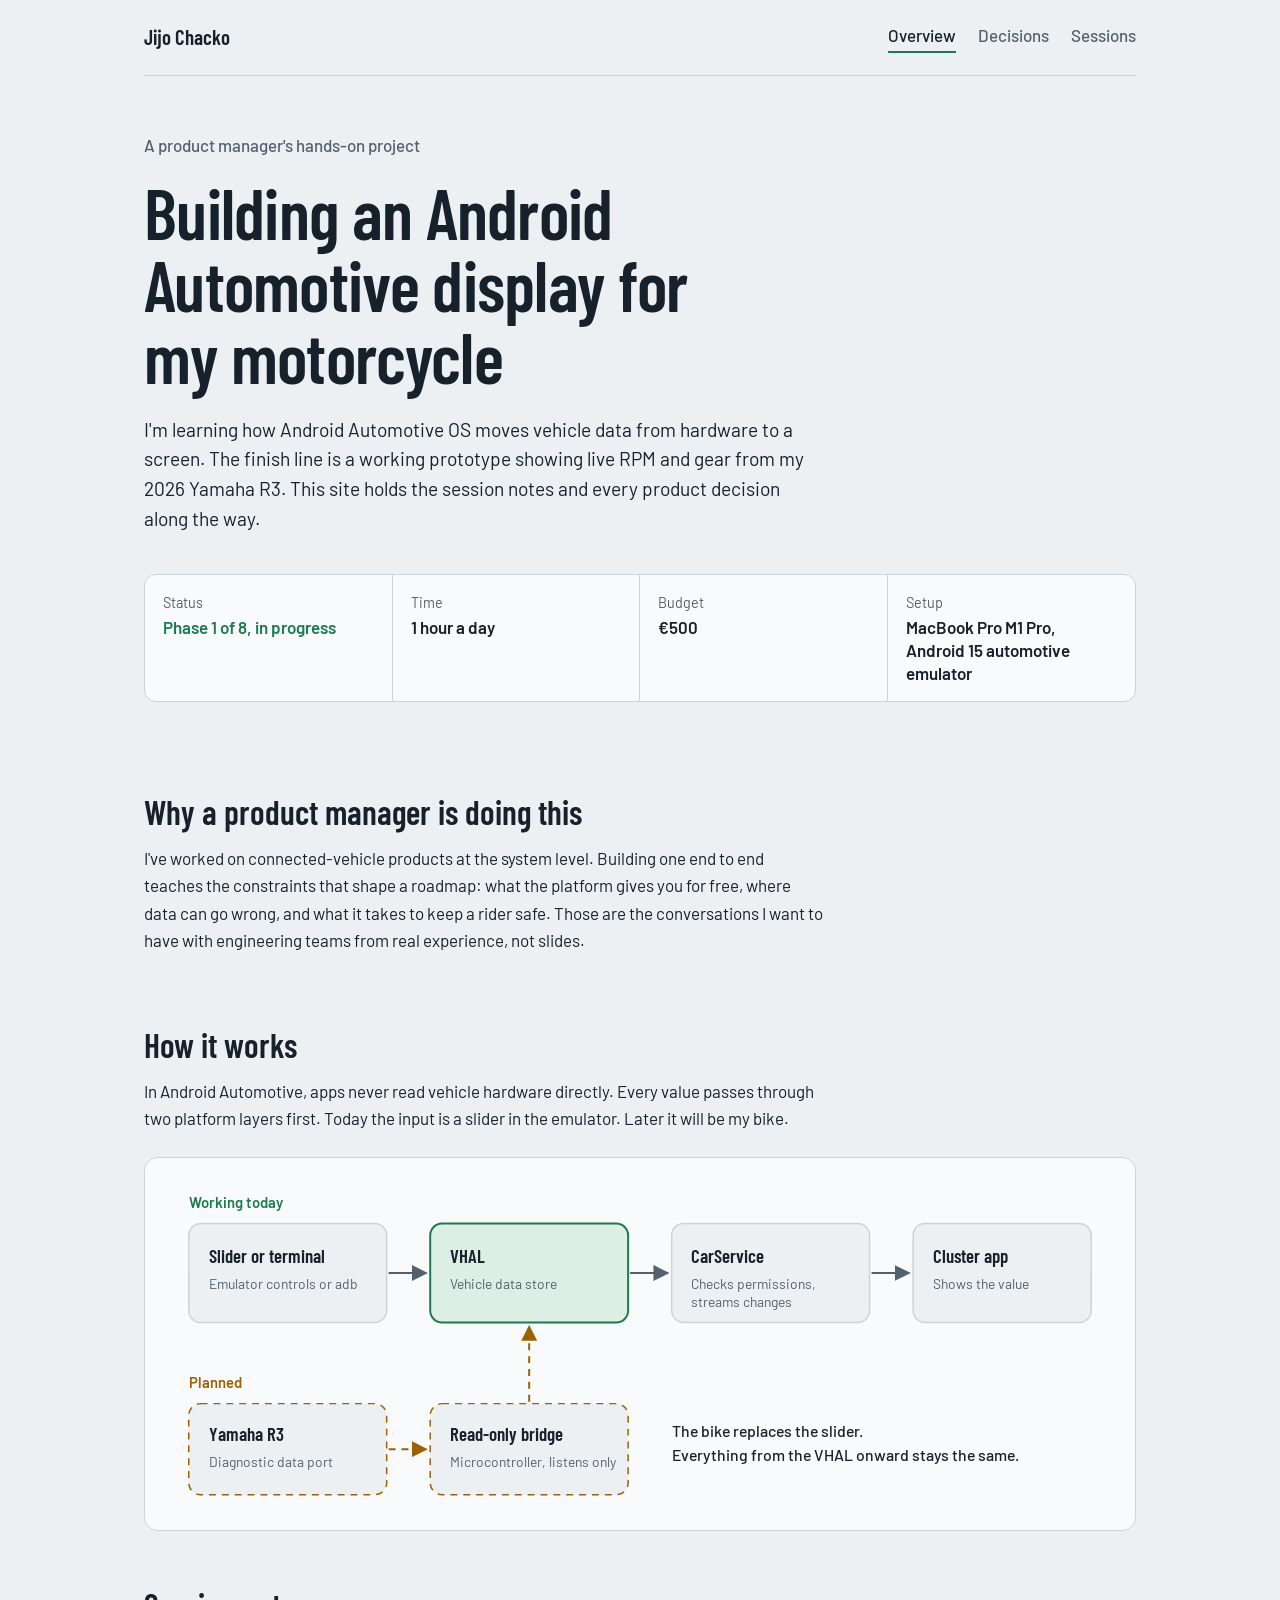
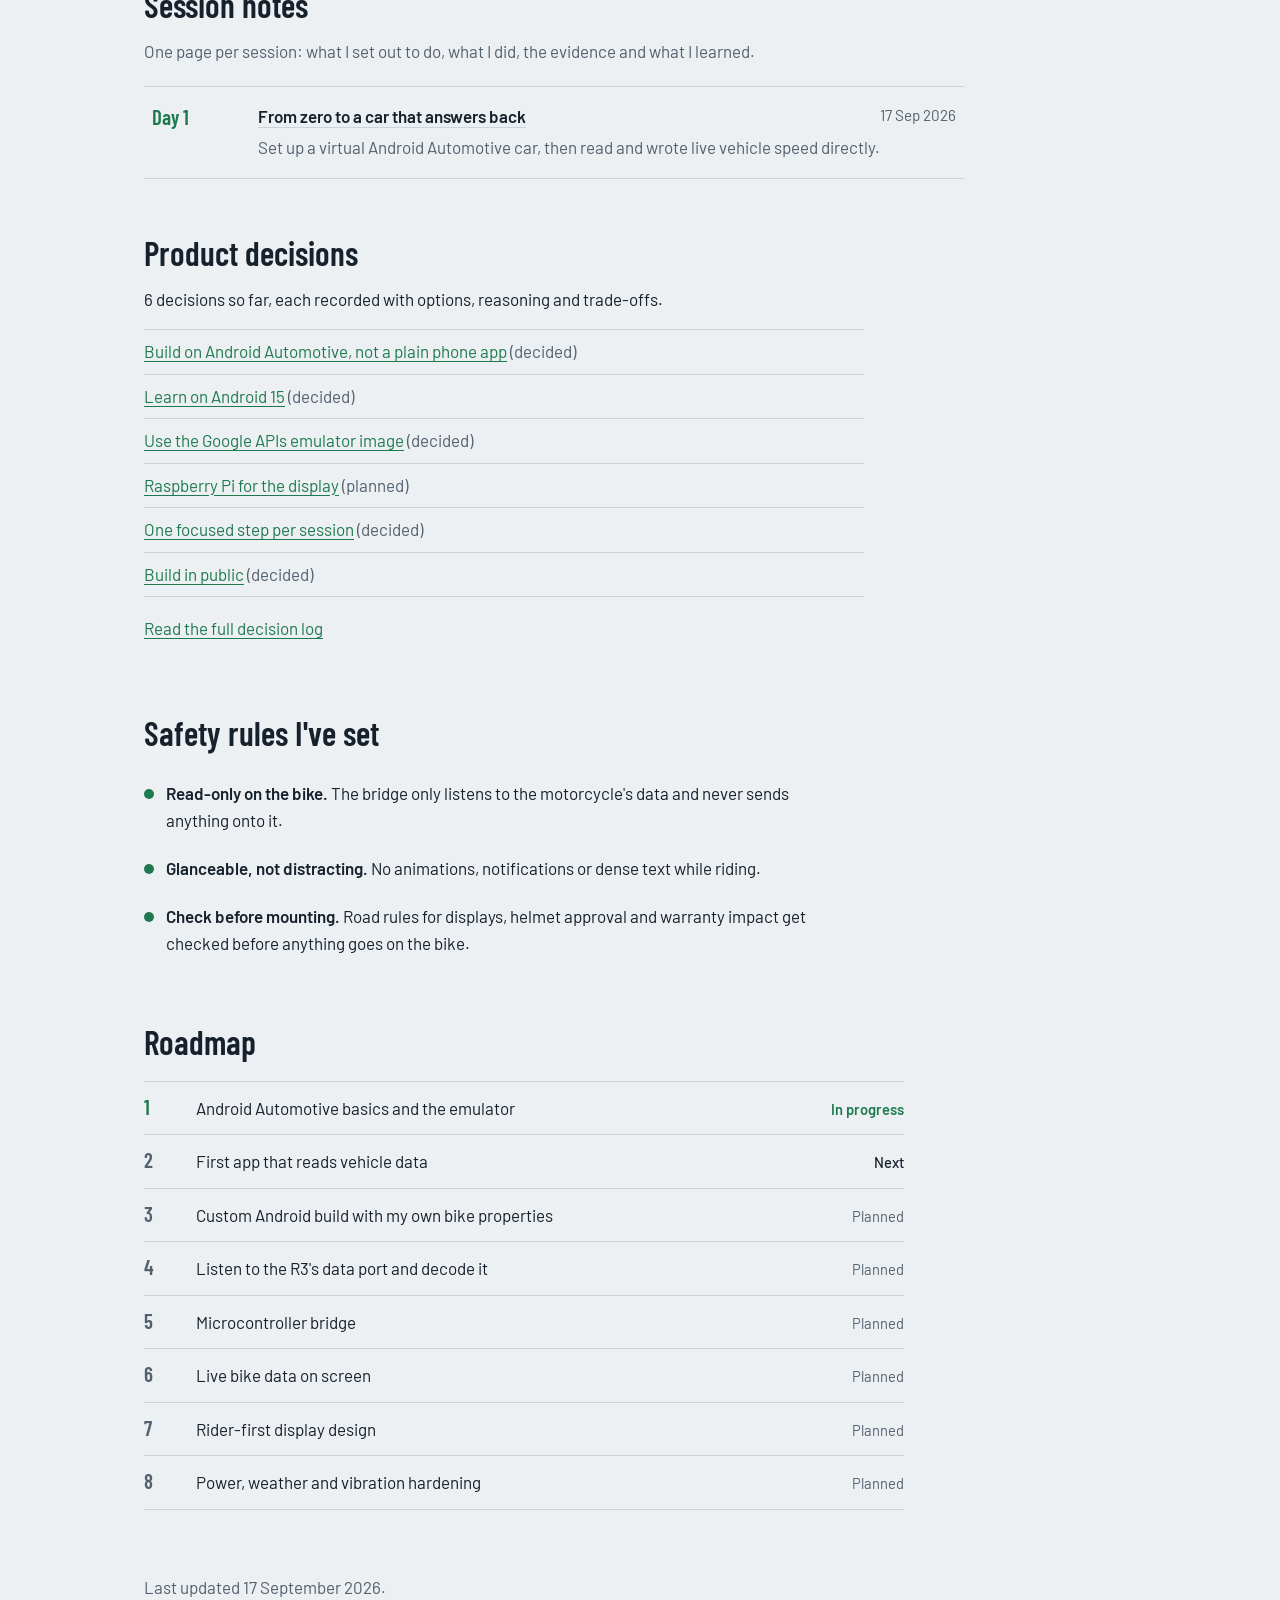
==== index.html @ bc0d9510 "Add files via upload" ====
<!DOCTYPE html>
<html lang="en">
<head>
<meta charset="utf-8">
<meta name="viewport" content="width=device-width, initial-scale=1">
<title>Android Automotive motorcycle display | Jijo Chacko</title>
<meta name="description" content="A product manager's hands-on project: learning Android Automotive OS by building a display for a 2026 Yamaha R3.">
<link rel="icon" href="data:image/svg+xml,<svg xmlns=%22http://www.w3.org/2000/svg%22 viewBox=%220 0 100 100%22><text y=%22.9em%22 font-size=%2290%22>🏍️</text></svg>">
<link rel="preconnect" href="https://fonts.googleapis.com">
<link rel="preconnect" href="https://fonts.gstatic.com" crossorigin>
<link href="https://fonts.googleapis.com/css2?family=Barlow:wght@400;500;600&family=Barlow+Condensed:wght@500;600&family=JetBrains+Mono:wght@400&display=swap" rel="stylesheet">
<link rel="stylesheet" href="styles.css">
</head>
<body>
<div class="wrap">
<nav class="site-nav" aria-label="Site">
  <a class="brand" href="index.html">Jijo Chacko</a>
  <div class="nav-links">
    <a href="index.html" aria-current="page">Overview</a>
    <a href="decisions.html">Decisions</a>
    <a href="index.html#sessions">Sessions</a>
  </div>
</nav>

<header>
  <p class="byline">A product manager's hands-on project</p>
  <h1>Building an Android Automotive display for my motorcycle</h1>
  <p class="lede">I'm learning how Android Automotive OS moves vehicle data from hardware to a screen. The finish line is a working prototype showing live RPM and gear from my 2026 Yamaha R3. This site holds the session notes and every product decision along the way.</p>
  <dl class="facts">
    <div class="live"><dt>Status</dt><dd>Phase 1 of 8, in progress</dd></div>
    <div><dt>Time</dt><dd>1 hour a day</dd></div>
    <div><dt>Budget</dt><dd>€500</dd></div>
    <div><dt>Setup</dt><dd>MacBook Pro M1 Pro, Android 15 automotive emulator</dd></div>
  </dl>
</header>

<section class="prose">
  <h2>Why a product manager is doing this</h2>
  <p>I've worked on connected-vehicle products at the system level. Building one end to end teaches the constraints that shape a roadmap: what the platform gives you for free, where data can go wrong, and what it takes to keep a rider safe. Those are the conversations I want to have with engineering teams from real experience, not slides.</p>
</section>

<section>
  <div class="prose">
    <h2>How it works</h2>
    <p>In Android Automotive, apps never read vehicle hardware directly. Every value passes through two platform layers first. Today the input is a slider in the emulator. Later it will be my bike.</p>
  </div>
  <div class="diagram" role="img" aria-label="Diagram. Working today: slider or terminal sends a value to the VHAL, the vehicle data store; CarService checks permissions and streams changes to the cluster app. Planned: the Yamaha R3 data port feeds a read-only bridge, which writes into the same VHAL.">
    <svg viewBox="0 0 960 336" xmlns="http://www.w3.org/2000/svg" aria-hidden="true">
      <defs>
        <marker id="a" viewBox="0 0 10 10" refX="9" refY="5" markerWidth="8" markerHeight="8" orient="auto-start-reverse"><path class="ah" d="M0 0 L10 5 L0 10 z"/></marker>
        <marker id="ap" viewBox="0 0 10 10" refX="9" refY="5" markerWidth="8" markerHeight="8" orient="auto-start-reverse"><path class="ah-plan" d="M0 0 L10 5 L0 10 z"/></marker>
      </defs>
      <text class="lab-live" x="24" y="30">Working today</text>
      <rect class="bx" x="24" y="46" width="200" height="100" rx="12"/>
      <text class="t1" x="44" y="86">Slider or terminal</text>
      <text class="t2" x="44" y="112">Emulator controls or adb</text>
      <rect class="bx-key" x="268" y="46" width="200" height="100" rx="12"/>
      <text class="t1" x="288" y="86">VHAL</text>
      <text class="t2" x="288" y="112">Vehicle data store</text>
      <rect class="bx" x="512" y="46" width="200" height="100" rx="12"/>
      <text class="t1" x="532" y="86">CarService</text>
      <text class="t2" x="532" y="112">Checks permissions,</text>
      <text class="t2" x="532" y="130">streams changes</text>
      <rect class="bx" x="756" y="46" width="180" height="100" rx="12"/>
      <text class="t1" x="776" y="86">Cluster app</text>
      <text class="t2" x="776" y="112">Shows the value</text>
      <line class="ln" x1="226" y1="96" x2="264" y2="96" marker-end="url(#a)"/>
      <line class="ln" x1="470" y1="96" x2="508" y2="96" marker-end="url(#a)"/>
      <line class="ln" x1="714" y1="96" x2="752" y2="96" marker-end="url(#a)"/>
      <text class="lab-plan" x="24" y="212">Planned</text>
      <rect class="bx-plan" x="24" y="228" width="200" height="92" rx="12"/>
      <text class="t1" x="44" y="266">Yamaha R3</text>
      <text class="t2" x="44" y="292">Diagnostic data port</text>
      <rect class="bx-plan" x="268" y="228" width="200" height="92" rx="12"/>
      <text class="t1" x="288" y="266">Read-only bridge</text>
      <text class="t2" x="288" y="292">Microcontroller, listens only</text>
      <line class="ln-plan" x1="226" y1="274" x2="264" y2="274" marker-end="url(#ap)"/>
      <line class="ln-plan" x1="368" y1="226" x2="368" y2="150" marker-end="url(#ap)"/>
      <text class="note" x="512" y="262">The bike replaces the slider.</text>
      <text class="note" x="512" y="286">Everything from the VHAL onward stays the same.</text>
    </svg>
  </div>
</section>

<section id="sessions">
  <h2>Session notes</h2>
  <p class="muted prose">One page per session: what I set out to do, what I did, the evidence and what I learned.</p>
  <ol class="sessions" reversed>
    <li><a href="day-01.html">
      <span class="s-day">Day 1</span>
      <span class="s-title">From zero to a car that answers back</span>
      <span class="s-date">17 Sep 2026</span>
      <span class="s-sum">Set up a virtual Android Automotive car, then read and wrote live vehicle speed directly.</span>
    </a></li>
  </ol>
</section>

<section>
  <h2>Product decisions</h2>
  <p class="prose">6 decisions so far, each recorded with options, reasoning and trade-offs.</p>
  <ul class="dlist">
    <li><a href="decisions.html#d-scope">Build on Android Automotive, not a plain phone app</a> <span>(decided)</span></li>
    <li><a href="decisions.html#d-version">Learn on Android 15</a> <span>(decided)</span></li>
    <li><a href="decisions.html#d-image">Use the Google APIs emulator image</a> <span>(decided)</span></li>
    <li><a href="decisions.html#d-display">Raspberry Pi for the display</a> <span>(planned)</span></li>
    <li><a href="decisions.html#d-cadence">One focused step per session</a> <span>(decided)</span></li>
    <li><a href="decisions.html#d-public">Build in public</a> <span>(decided)</span></li>
  </ul>
  <p><a href="decisions.html">Read the full decision log</a></p>
</section>

<section class="prose">
  <h2>Safety rules I've set</h2>
  <ul class="rules">
    <li><strong>Read-only on the bike.</strong> The bridge only listens to the motorcycle's data and never sends anything onto it.</li>
    <li><strong>Glanceable, not distracting.</strong> No animations, notifications or dense text while riding.</li>
    <li><strong>Check before mounting.</strong> Road rules for displays, helmet approval and warranty impact get checked before anything goes on the bike.</li>
  </ul>
</section>

<section>
  <h2>Roadmap</h2>
  <ol class="road">
    <li class="now"><span>Android Automotive basics and the emulator</span><span class="st">In progress</span></li>
    <li class="next"><span>First app that reads vehicle data</span><span class="st">Next</span></li>
    <li><span>Custom Android build with my own bike properties</span><span class="st">Planned</span></li>
    <li><span>Listen to the R3's data port and decode it</span><span class="st">Planned</span></li>
    <li><span>Microcontroller bridge</span><span class="st">Planned</span></li>
    <li><span>Live bike data on screen</span><span class="st">Planned</span></li>
    <li><span>Rider-first display design</span><span class="st">Planned</span></li>
    <li><span>Power, weather and vibration hardening</span><span class="st">Planned</span></li>
  </ol>
</section>

<footer>
  <p>Last updated 17 September 2026.</p>
</footer>
</div>
</body>
</html>
---- styles.css ----
:root{
  --paper:#EDF0F3; --surface:#F8FAFB; --ink:#16212C; --muted:#53616E;
  --rule:#CBD3DB; --signal:#1E7A4E; --signal-soft:#DDEFE5; --amber:#9A6200;
  --display:"Barlow Condensed","Arial Narrow",Arial,sans-serif;
  --body:"Barlow","Helvetica Neue",Arial,sans-serif;
  --mono:"JetBrains Mono",ui-monospace,Menlo,Consolas,monospace;
}
@media (prefers-color-scheme: dark){
  :root:not([data-theme="light"]){
    --paper:#0F151B; --surface:#16202A; --ink:#E4E9EE; --muted:#98A6B3;
    --rule:#2B3947; --signal:#52C28C; --signal-soft:#17362A; --amber:#E3AB45;
  }
}
:root[data-theme="dark"]{
  --paper:#0F151B; --surface:#16202A; --ink:#E4E9EE; --muted:#98A6B3;
  --rule:#2B3947; --signal:#52C28C; --signal-soft:#17362A; --amber:#E3AB45;
}
*{box-sizing:border-box}
html{-webkit-text-size-adjust:100%}
body{margin:0;background:var(--paper);color:var(--ink);font:400 1.0625rem/1.62 var(--body)}
img{max-width:100%;height:auto;display:block}
a{color:var(--signal);text-underline-offset:3px}
a:focus-visible{outline:2px solid var(--signal);outline-offset:3px;border-radius:3px}
.wrap{max-width:1040px;margin:0 auto;padding:0 24px}
.prose{max-width:68ch}

/* Site navigation */
.site-nav{display:flex;justify-content:space-between;align-items:center;gap:16px;flex-wrap:wrap;padding:22px 0;border-bottom:1px solid var(--rule)}
.brand{font:600 1.3rem/1 var(--display);color:var(--ink);text-decoration:none}
.nav-links{display:flex;gap:22px}
.nav-links a{color:var(--muted);text-decoration:none;font-weight:500;padding-bottom:3px}
.nav-links a:hover{color:var(--ink)}
.nav-links a[aria-current="page"]{color:var(--ink);box-shadow:inset 0 -2px 0 var(--signal)}

/* Page header */
header{padding:56px 0 36px}
.byline{margin:0 0 18px;color:var(--muted);font-weight:500}
h1{font:600 clamp(2.5rem,6.4vw,4.4rem)/1.02 var(--display);letter-spacing:-.01em;margin:0 0 22px;max-width:18ch}
.lede{font-size:1.2rem;line-height:1.55;margin:0;max-width:62ch}
.facts{display:grid;grid-template-columns:repeat(4,minmax(0,1fr));margin:40px 0 0;border:1px solid var(--rule);border-radius:12px;background:var(--surface);overflow:hidden}
.facts.three{grid-template-columns:repeat(3,minmax(0,1fr))}
.facts div{padding:16px 18px;border-right:1px solid var(--rule)}
.facts div:last-child{border-right:0}
.facts dt{color:var(--muted);font-size:.9rem}
.facts dd{margin:2px 0 0;font-weight:600;line-height:1.35}
.facts .live dd{color:var(--signal)}

section{padding:56px 0 0}
h2{font:600 2.1rem/1.1 var(--display);margin:0 0 14px}
h3{font:600 1.35rem/1.2 var(--display);margin:0 0 6px}
p{margin:0 0 16px}
.muted{color:var(--muted)}
.small{font-size:.95rem}

/* Architecture diagram */
.diagram{margin-top:24px;background:var(--surface);border:1px solid var(--rule);border-radius:14px;padding:20px;overflow-x:auto}
.diagram svg{width:100%;min-width:760px;height:auto;display:block}
.bx{fill:var(--paper);stroke:var(--rule);stroke-width:1.5}
.bx-key{fill:var(--signal-soft);stroke:var(--signal);stroke-width:2}
.bx-plan{fill:var(--paper);stroke:var(--amber);stroke-width:1.5;stroke-dasharray:7 6}
.t1{font:600 19px var(--display);fill:var(--ink)}
.t2{font:400 14px var(--body);fill:var(--muted)}
.lab-live{font:600 15px var(--body);fill:var(--signal)}
.lab-plan{font:600 15px var(--body);fill:var(--amber)}
.ln{stroke:var(--muted);stroke-width:2;fill:none}
.ln-plan{stroke:var(--amber);stroke-width:2;fill:none;stroke-dasharray:7 6}
.ah{fill:var(--muted)} .ah-plan{fill:var(--amber)}
.note{font:500 16px var(--body);fill:var(--ink)}

/* Session list (overview page) */
ol.sessions{list-style:none;padding:0;margin:20px 0 0;border-top:1px solid var(--rule);max-width:820px}
ol.sessions li{border-bottom:1px solid var(--rule)}
ol.sessions a{display:grid;grid-template-columns:90px 1fr auto;gap:4px 16px;padding:16px 8px;text-decoration:none;color:var(--ink)}
ol.sessions a:hover{background:var(--surface)}
.s-day{font:600 1.3rem/1.3 var(--display);color:var(--signal);grid-row:span 2}
.s-title{font-weight:600;text-decoration:underline;text-decoration-color:var(--rule);text-underline-offset:4px}
.s-date{color:var(--muted);font-size:.95rem;grid-column:3;grid-row:1}
.s-sum{color:var(--muted);grid-column:2 / span 2}

/* Decision preview list (overview page) */
ul.dlist{margin:16px 0 18px;padding:0;list-style:none;max-width:72ch}
ul.dlist li{padding:8px 0;border-bottom:1px solid var(--rule)}
ul.dlist li:first-child{border-top:1px solid var(--rule)}
ul.dlist span{color:var(--muted)}

/* Session page */
ol.steps{list-style:none;counter-reset:s;padding:0;margin:20px 0 0;max-width:72ch}
ol.steps li{counter-increment:s;display:grid;grid-template-columns:44px 1fr;gap:4px;padding:10px 0}
ol.steps li::before{content:counter(s);font:600 1.5rem/1.2 var(--display);color:var(--signal)}
figure{margin:32px 0 0}
figure img{border:1px solid var(--rule);border-radius:10px}
figcaption{color:var(--muted);font-size:.95rem;margin-top:10px;max-width:68ch}
.evidence{display:grid;grid-template-columns:minmax(0,1.35fr) minmax(0,1fr);gap:28px;margin-top:24px;align-items:start}
pre{margin:0 0 12px;background:var(--surface);border:1px solid var(--rule);border-radius:10px;padding:14px 16px;overflow-x:auto;font:400 .82rem/1.6 var(--mono);color:var(--ink)}
pre .p{color:var(--muted)} pre .v{color:var(--signal)}
.tw{overflow-x:auto;border:1px solid var(--rule);border-radius:10px;background:var(--surface)}
table{border-collapse:collapse;width:100%}
th,td{text-align:left;vertical-align:top;padding:11px 14px;border-bottom:1px solid var(--rule)}
tr:last-child td{border-bottom:0}
th{font-weight:600;color:var(--muted);font-size:.92rem}
td code{font:400 1rem var(--mono);color:var(--signal)}
.learn{display:grid;grid-template-columns:repeat(2,minmax(0,1fr));gap:28px 44px;margin-top:22px}
.learn p{margin:0}
.pager{display:flex;justify-content:space-between;gap:16px;flex-wrap:wrap;margin-top:56px;padding-top:20px;border-top:1px solid var(--rule)}

/* Decision log */
.record{border:1px solid var(--rule);border-radius:12px;background:var(--surface);padding:20px 22px;margin:16px 0 0;max-width:820px;scroll-margin-top:24px}
.record-head{display:flex;justify-content:space-between;align-items:baseline;gap:12px;flex-wrap:wrap}
.record dl{display:grid;grid-template-columns:170px minmax(0,1fr);gap:8px 20px;margin:14px 0 0}
.record dt{color:var(--muted)}
.record dd{margin:0}
.status{font-size:.92rem;font-weight:600;color:var(--signal)}
.status.planned{color:var(--amber)}
.day-group{padding-top:40px}
.day-group > p{max-width:68ch}

/* Rules and roadmap */
.rules{margin:18px 0 0;padding:0;list-style:none;max-width:72ch}
.rules li{padding:10px 0 10px 22px;position:relative}
.rules li::before{content:"";position:absolute;left:0;top:19px;width:10px;height:10px;border-radius:50%;background:var(--signal)}
.rules strong{font-weight:600}
ol.road{list-style:none;counter-reset:r;padding:0;margin:20px 0 0;max-width:760px;border-top:1px solid var(--rule)}
ol.road li{counter-increment:r;display:grid;grid-template-columns:40px 1fr auto;gap:12px;align-items:baseline;padding:12px 0;border-bottom:1px solid var(--rule)}
ol.road li::before{content:counter(r);font:600 1.3rem var(--display);color:var(--muted)}
ol.road .st{font-size:.92rem;color:var(--muted)}
ol.road li.now::before, ol.road li.now .st{color:var(--signal);font-weight:600}
ol.road li.next .st{color:var(--ink);font-weight:500}

footer{padding:64px 0 72px;color:var(--muted)}
footer p{max-width:68ch}

@media (max-width:760px){
  header{padding-top:40px}
  .facts,.facts.three{grid-template-columns:minmax(0,1fr)}
  .facts div{border-right:0;border-bottom:1px solid var(--rule)}
  .facts div:last-child{border-bottom:0}
  .evidence,.learn{grid-template-columns:minmax(0,1fr)}
  ol.sessions a{grid-template-columns:minmax(0,1fr)}
  .s-day,.s-date,.s-sum{grid-column:auto;grid-row:auto}
  .record dl{grid-template-columns:minmax(0,1fr);gap:2px}
  .record dd{margin-bottom:10px}
}
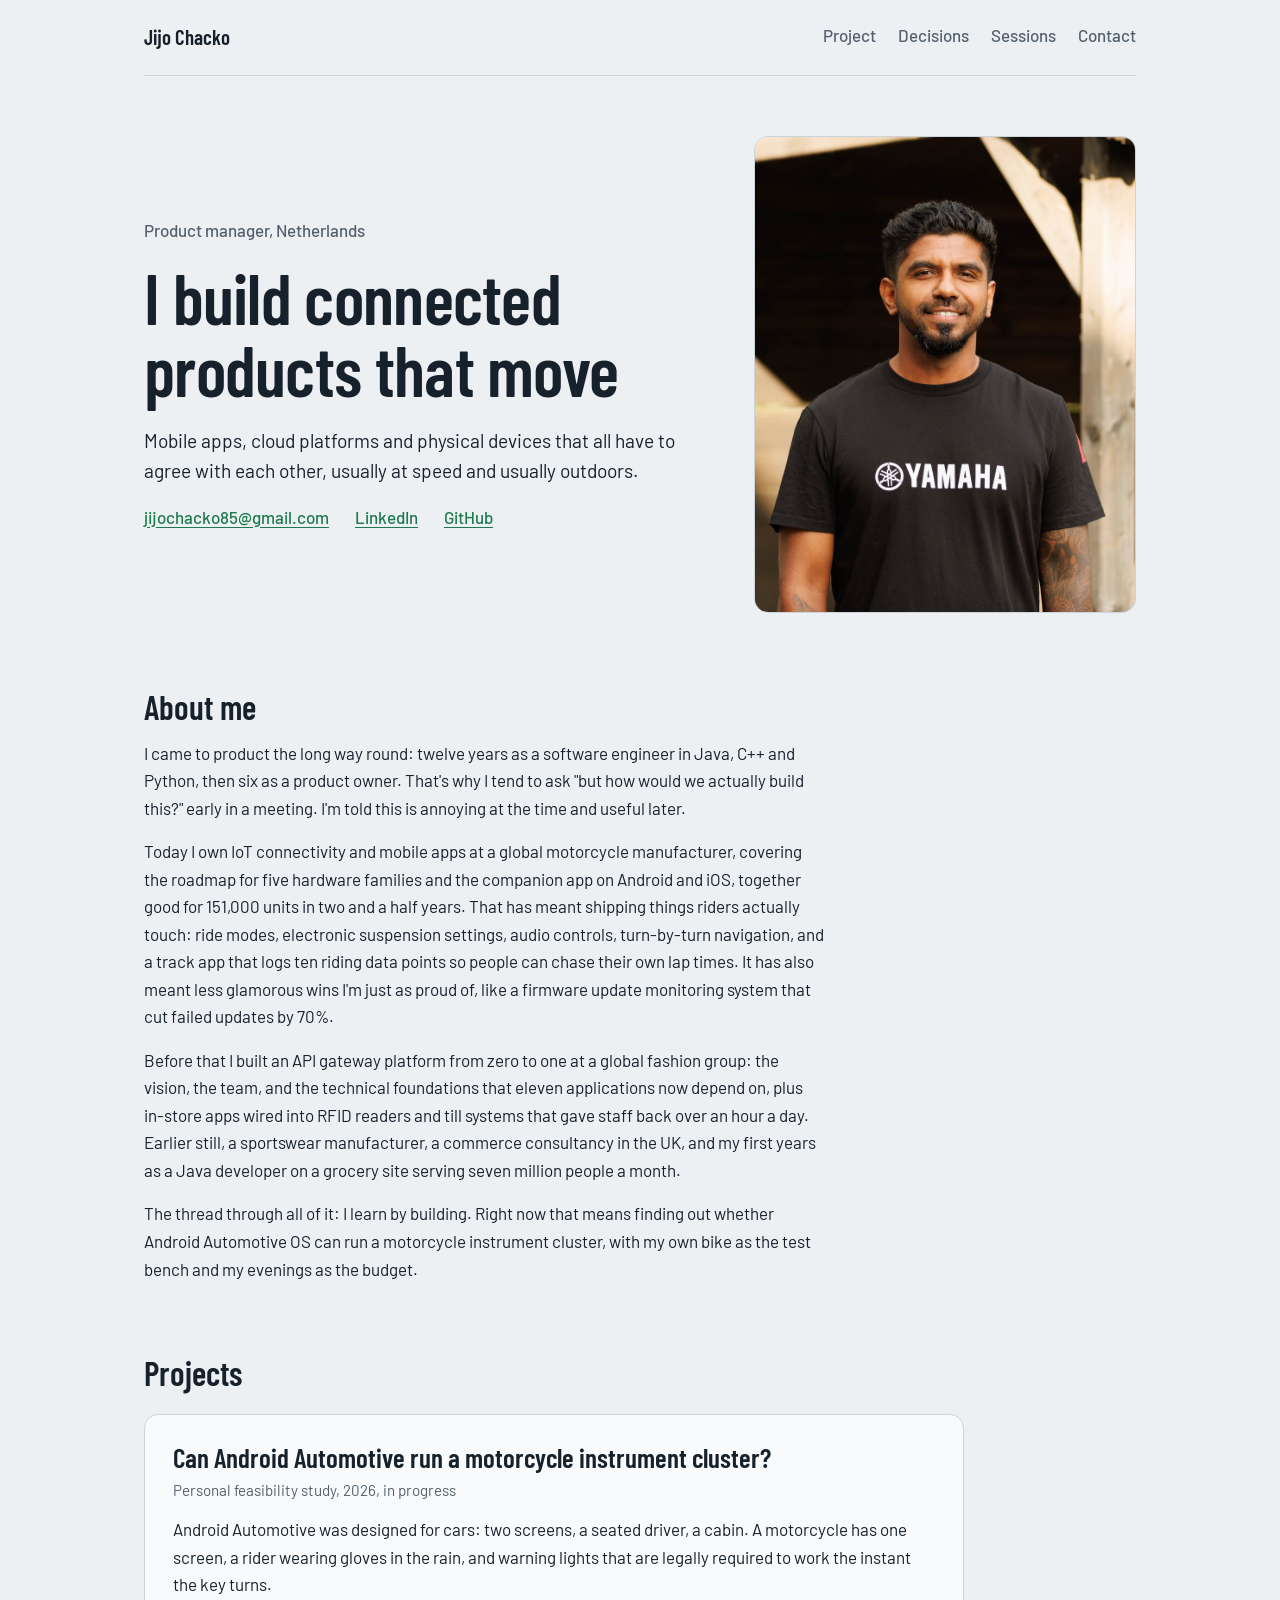
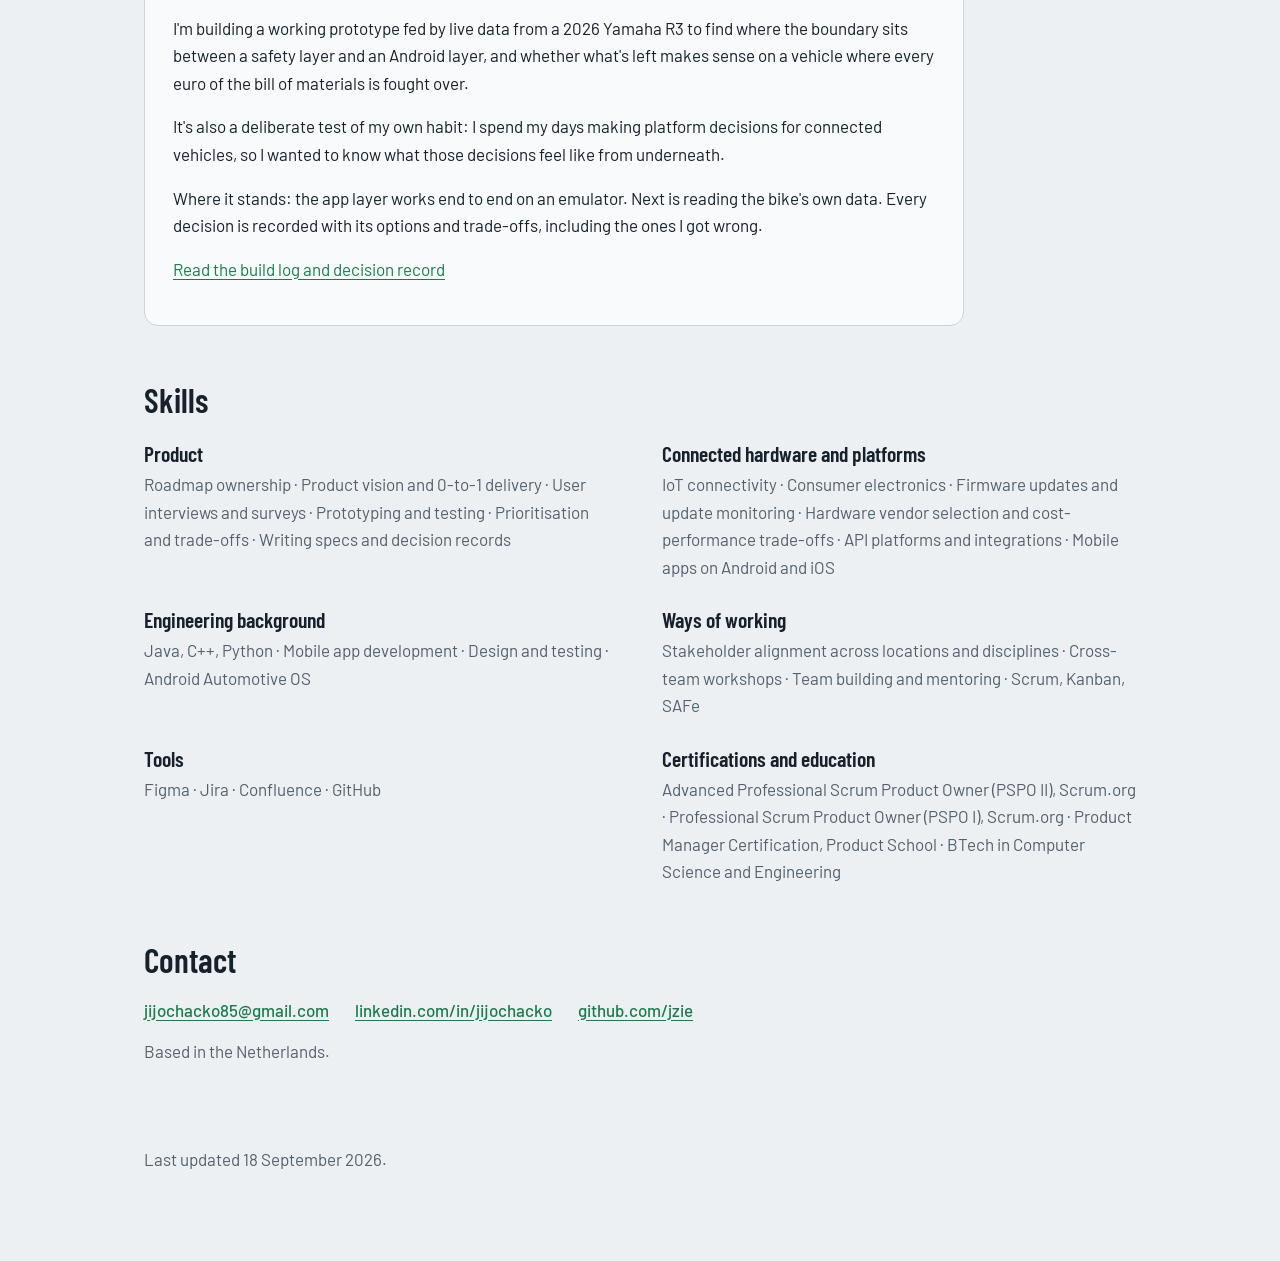
==== commit 5248835e: "Add files via upload Restructured to include ABout Me" ====
--- a/index.html
+++ b/index.html
@@ -3,8 +3,8 @@
 <head>
 <meta charset="utf-8">
 <meta name="viewport" content="width=device-width, initial-scale=1">
-<title>Android Automotive motorcycle display | Jijo Chacko</title>
-<meta name="description" content="A product manager's hands-on project: learning Android Automotive OS by building a display for a 2026 Yamaha R3.">
+<title>Jijo Chacko: product manager, connected products</title>
+<meta name="description" content="Jijo Chacko, product manager for connected products in the Netherlands: IoT connectivity, mobile apps and API platforms.">
 <link rel="icon" href="data:image/svg+xml,<svg xmlns=%22http://www.w3.org/2000/svg%22 viewBox=%220 0 100 100%22><text y=%22.9em%22 font-size=%2290%22>🏍️</text></svg>">
 <link rel="preconnect" href="https://fonts.googleapis.com">
 <link rel="preconnect" href="https://fonts.gstatic.com" crossorigin>
@@ -16,124 +16,72 @@
 <nav class="site-nav" aria-label="Site">
   <a class="brand" href="index.html">Jijo Chacko</a>
   <div class="nav-links">
-    <a href="index.html" aria-current="page">Overview</a>
+    <a href="project.html">Project</a>
     <a href="decisions.html">Decisions</a>
-    <a href="index.html#sessions">Sessions</a>
+    <a href="project.html#sessions">Sessions</a>
+    <a href="index.html#contact">Contact</a>
   </div>
 </nav>
 
-<header>
-  <p class="byline">A product manager's hands-on project</p>
-  <h1>Building an Android Automotive display for my motorcycle</h1>
-  <p class="lede">I'm learning how Android Automotive OS moves vehicle data from hardware to a screen. The finish line is a working prototype showing live RPM and gear from my 2026 Yamaha R3. This site holds the session notes and every product decision along the way.</p>
-  <dl class="facts">
-    <div class="live"><dt>Status</dt><dd>Phase 1 of 8, in progress</dd></div>
-    <div><dt>Time</dt><dd>1 hour a day</dd></div>
-    <div><dt>Budget</dt><dd>€500</dd></div>
-    <div><dt>Setup</dt><dd>MacBook Pro M1 Pro, Android 15 automotive emulator</dd></div>
-  </dl>
+<header class="hero">
+  <div>
+    <p class="byline">Product manager, Netherlands</p>
+    <h1>I build connected products that move</h1>
+    <p class="lede">Mobile apps, cloud platforms and physical devices that all have to agree with each other, usually at speed and usually outdoors.</p>
+    <p class="contact-row">
+      <a href="mailto:jijochacko85@gmail.com">jijochacko85@gmail.com</a>
+      <a href="https://www.linkedin.com/in/jijochacko/">LinkedIn</a>
+      <a href="https://github.com/jzie">GitHub</a>
+    </p>
+  </div>
+  <img class="portrait" src="portrait.jpg" width="880" height="1100" alt="Portrait of Jijo Chacko">
 </header>
 
-<section class="prose">
-  <h2>Why a product manager is doing this</h2>
-  <p>I've worked on connected-vehicle products at the system level. Building one end to end teaches the constraints that shape a roadmap: what the platform gives you for free, where data can go wrong, and what it takes to keep a rider safe. Those are the conversations I want to have with engineering teams from real experience, not slides.</p>
+<section id="about" class="prose">
+  <h2>About me</h2>
+  <p>I came to product the long way round: twelve years as a software engineer in Java, C++ and Python, then six as a product owner. That's why I tend to ask "but how would we actually build this?" early in a meeting. I'm told this is annoying at the time and useful later.</p>
+  <p>Today I own IoT connectivity and mobile apps at a global motorcycle manufacturer, covering the roadmap for five hardware families and the companion app on Android and iOS, together good for 151,000 units in two and a half years. That has meant shipping things riders actually touch: ride modes, electronic suspension settings, audio controls, turn-by-turn navigation, and a track app that logs ten riding data points so people can chase their own lap times. It has also meant less glamorous wins I'm just as proud of, like a firmware update monitoring system that cut failed updates by 70%.</p>
+  <p>Before that I built an API gateway platform from zero to one at a global fashion group: the vision, the team, and the technical foundations that eleven applications now depend on, plus in-store apps wired into RFID readers and till systems that gave staff back over an hour a day. Earlier still, a sportswear manufacturer, a commerce consultancy in the UK, and my first years as a Java developer on a grocery site serving seven million people a month.</p>
+  <p>The thread through all of it: I learn by building. Right now that means finding out whether Android Automotive OS can run a motorcycle instrument cluster, with my own bike as the test bench and my evenings as the budget.</p>
 </section>
 
-<section>
-  <div class="prose">
-    <h2>How it works</h2>
-    <p>In Android Automotive, apps never read vehicle hardware directly. Every value passes through two platform layers first. Today the input is a slider in the emulator. Later it will be my bike.</p>
-  </div>
-  <div class="diagram" role="img" aria-label="Diagram. Working today: slider or terminal sends a value to the VHAL, the vehicle data store; CarService checks permissions and streams changes to the cluster app. Planned: the Yamaha R3 data port feeds a read-only bridge, which writes into the same VHAL.">
-    <svg viewBox="0 0 960 336" xmlns="http://www.w3.org/2000/svg" aria-hidden="true">
-      <defs>
-        <marker id="a" viewBox="0 0 10 10" refX="9" refY="5" markerWidth="8" markerHeight="8" orient="auto-start-reverse"><path class="ah" d="M0 0 L10 5 L0 10 z"/></marker>
-        <marker id="ap" viewBox="0 0 10 10" refX="9" refY="5" markerWidth="8" markerHeight="8" orient="auto-start-reverse"><path class="ah-plan" d="M0 0 L10 5 L0 10 z"/></marker>
-      </defs>
-      <text class="lab-live" x="24" y="30">Working today</text>
-      <rect class="bx" x="24" y="46" width="200" height="100" rx="12"/>
-      <text class="t1" x="44" y="86">Slider or terminal</text>
-      <text class="t2" x="44" y="112">Emulator controls or adb</text>
-      <rect class="bx-key" x="268" y="46" width="200" height="100" rx="12"/>
-      <text class="t1" x="288" y="86">VHAL</text>
-      <text class="t2" x="288" y="112">Vehicle data store</text>
-      <rect class="bx" x="512" y="46" width="200" height="100" rx="12"/>
-      <text class="t1" x="532" y="86">CarService</text>
-      <text class="t2" x="532" y="112">Checks permissions,</text>
-      <text class="t2" x="532" y="130">streams changes</text>
-      <rect class="bx" x="756" y="46" width="180" height="100" rx="12"/>
-      <text class="t1" x="776" y="86">Cluster app</text>
-      <text class="t2" x="776" y="112">Shows the value</text>
-      <line class="ln" x1="226" y1="96" x2="264" y2="96" marker-end="url(#a)"/>
-      <line class="ln" x1="470" y1="96" x2="508" y2="96" marker-end="url(#a)"/>
-      <line class="ln" x1="714" y1="96" x2="752" y2="96" marker-end="url(#a)"/>
-      <text class="lab-plan" x="24" y="212">Planned</text>
-      <rect class="bx-plan" x="24" y="228" width="200" height="92" rx="12"/>
-      <text class="t1" x="44" y="266">Yamaha R3</text>
-      <text class="t2" x="44" y="292">Diagnostic data port</text>
-      <rect class="bx-plan" x="268" y="228" width="200" height="92" rx="12"/>
-      <text class="t1" x="288" y="266">Read-only bridge</text>
-      <text class="t2" x="288" y="292">Microcontroller, listens only</text>
-      <line class="ln-plan" x1="226" y1="274" x2="264" y2="274" marker-end="url(#ap)"/>
-      <line class="ln-plan" x1="368" y1="226" x2="368" y2="150" marker-end="url(#ap)"/>
-      <text class="note" x="512" y="262">The bike replaces the slider.</text>
-      <text class="note" x="512" y="286">Everything from the VHAL onward stays the same.</text>
-    </svg>
+<section id="projects">
+  <h2>Projects</h2>
+  <article class="project-card">
+    <h3>Can Android Automotive run a motorcycle instrument cluster?</h3>
+    <p class="meta">Personal feasibility study, 2026, in progress</p>
+    <p>Android Automotive was designed for cars: two screens, a seated driver, a cabin. A motorcycle has one screen, a rider wearing gloves in the rain, and warning lights that are legally required to work the instant the key turns.</p>
+    <p>I'm building a working prototype fed by live data from a 2026 Yamaha R3 to find where the boundary sits between a safety layer and an Android layer, and whether what's left makes sense on a vehicle where every euro of the bill of materials is fought over.</p>
+    <p>It's also a deliberate test of my own habit: I spend my days making platform decisions for connected vehicles, so I wanted to know what those decisions feel like from underneath.</p>
+    <p>Where it stands: the app layer works end to end on an emulator. Next is reading the bike's own data. Every decision is recorded with its options and trade-offs, including the ones I got wrong.</p>
+    <p><a href="project.html">Read the build log and decision record</a></p>
+  </article>
+</section>
+
+<section id="skills">
+  <h2>Skills</h2>
+  <div class="skills">
+    <div><h3>Product</h3><p>Roadmap ownership · Product vision and 0-to-1 delivery · User interviews and surveys · Prototyping and testing · Prioritisation and trade-offs · Writing specs and decision records</p></div>
+    <div><h3>Connected hardware and platforms</h3><p>IoT connectivity · Consumer electronics · Firmware updates and update monitoring · Hardware vendor selection and cost-performance trade-offs · API platforms and integrations · Mobile apps on Android and iOS</p></div>
+    <div><h3>Engineering background</h3><p>Java, C++, Python · Mobile app development · Design and testing · Android Automotive OS</p></div>
+    <div><h3>Ways of working</h3><p>Stakeholder alignment across locations and disciplines · Cross-team workshops · Team building and mentoring · Scrum, Kanban, SAFe</p></div>
+    <div><h3>Tools</h3><p>Figma · Jira · Confluence · GitHub</p></div>
+    <div><h3>Certifications and education</h3><p>Advanced Professional Scrum Product Owner (PSPO II), Scrum.org · Professional Scrum Product Owner (PSPO I), Scrum.org · Product Manager Certification, Product School · BTech in Computer Science and Engineering</p></div>
   </div>
 </section>
 
-<section id="sessions">
-  <h2>Session notes</h2>
-  <p class="muted prose">One page per session: what I set out to do, what I did, the evidence and what I learned.</p>
-  <ol class="sessions" reversed>
-    <li><a href="day-01.html">
-      <span class="s-day">Day 1</span>
-      <span class="s-title">From zero to a car that answers back</span>
-      <span class="s-date">17 Sep 2026</span>
-      <span class="s-sum">Set up a virtual Android Automotive car, then read and wrote live vehicle speed directly.</span>
-    </a></li>
-  </ol>
-</section>
-
-<section>
-  <h2>Product decisions</h2>
-  <p class="prose">6 decisions so far, each recorded with options, reasoning and trade-offs.</p>
-  <ul class="dlist">
-    <li><a href="decisions.html#d-scope">Build on Android Automotive, not a plain phone app</a> <span>(decided)</span></li>
-    <li><a href="decisions.html#d-version">Learn on Android 15</a> <span>(decided)</span></li>
-    <li><a href="decisions.html#d-image">Use the Google APIs emulator image</a> <span>(decided)</span></li>
-    <li><a href="decisions.html#d-display">Raspberry Pi for the display</a> <span>(planned)</span></li>
-    <li><a href="decisions.html#d-cadence">One focused step per session</a> <span>(decided)</span></li>
-    <li><a href="decisions.html#d-public">Build in public</a> <span>(decided)</span></li>
-  </ul>
-  <p><a href="decisions.html">Read the full decision log</a></p>
-</section>
-
-<section class="prose">
-  <h2>Safety rules I've set</h2>
-  <ul class="rules">
-    <li><strong>Read-only on the bike.</strong> The bridge only listens to the motorcycle's data and never sends anything onto it.</li>
-    <li><strong>Glanceable, not distracting.</strong> No animations, notifications or dense text while riding.</li>
-    <li><strong>Check before mounting.</strong> Road rules for displays, helmet approval and warranty impact get checked before anything goes on the bike.</li>
-  </ul>
-</section>
-
-<section>
-  <h2>Roadmap</h2>
-  <ol class="road">
-    <li class="now"><span>Android Automotive basics and the emulator</span><span class="st">In progress</span></li>
-    <li class="next"><span>First app that reads vehicle data</span><span class="st">Next</span></li>
-    <li><span>Custom Android build with my own bike properties</span><span class="st">Planned</span></li>
-    <li><span>Listen to the R3's data port and decode it</span><span class="st">Planned</span></li>
-    <li><span>Microcontroller bridge</span><span class="st">Planned</span></li>
-    <li><span>Live bike data on screen</span><span class="st">Planned</span></li>
-    <li><span>Rider-first display design</span><span class="st">Planned</span></li>
-    <li><span>Power, weather and vibration hardening</span><span class="st">Planned</span></li>
-  </ol>
+<section id="contact" class="prose">
+  <h2>Contact</h2>
+  <p class="contact-row">
+    <a href="mailto:jijochacko85@gmail.com">jijochacko85@gmail.com</a>
+    <a href="https://www.linkedin.com/in/jijochacko/">linkedin.com/in/jijochacko</a>
+    <a href="https://github.com/jzie">github.com/jzie</a>
+  </p>
+  <p class="muted" style="margin-top:14px">Based in the Netherlands.</p>
 </section>
 
 <footer>
-  <p>Last updated 17 September 2026.</p>
+  <p>Last updated 18 September 2026.</p>
 </footer>
 </div>
 </body>
--- a/styles.css
+++ b/styles.css
@@ -140,3 +140,26 @@
   .record dl{grid-template-columns:minmax(0,1fr);gap:2px}
   .record dd{margin-bottom:10px}
 }
+
+/* Step notes: what I did, and why */
+ol.steps li .what{font-weight:600}
+ol.steps li .why{display:block;color:var(--muted);margin-top:4px}
+ol.road li.done::before,ol.road li.done .st{color:var(--signal)}
+.qbox{border-left:3px solid var(--signal);padding:4px 0 4px 18px;margin:18px 0 0;max-width:68ch}
+
+/* Landing page */
+.hero{display:grid;grid-template-columns:minmax(0,1.45fr) minmax(0,1fr);gap:56px;align-items:center;padding:60px 0 20px}
+.hero img{border-radius:14px;border:1px solid var(--rule)}
+.hero h1{margin-bottom:20px}
+.contact-row{display:flex;flex-wrap:wrap;gap:8px 26px;margin:18px 0 0;font-weight:500}
+.project-card{border:1px solid var(--rule);border-radius:14px;background:var(--surface);padding:26px 28px;margin-top:22px;max-width:820px}
+.project-card h3{font-size:1.7rem;margin-bottom:4px}
+.project-card .meta{color:var(--muted);font-size:.95rem;margin-bottom:14px}
+.skills{display:grid;grid-template-columns:repeat(2,minmax(0,1fr));gap:26px 44px;margin-top:22px}
+.skills p{margin:0;color:var(--muted)}
+.skills h3{margin-bottom:4px}
+@media (max-width:760px){
+  .hero{grid-template-columns:minmax(0,1fr);gap:28px;padding-top:36px}
+  .hero .portrait{order:-1;max-width:260px}
+  .skills{grid-template-columns:minmax(0,1fr)}
+}
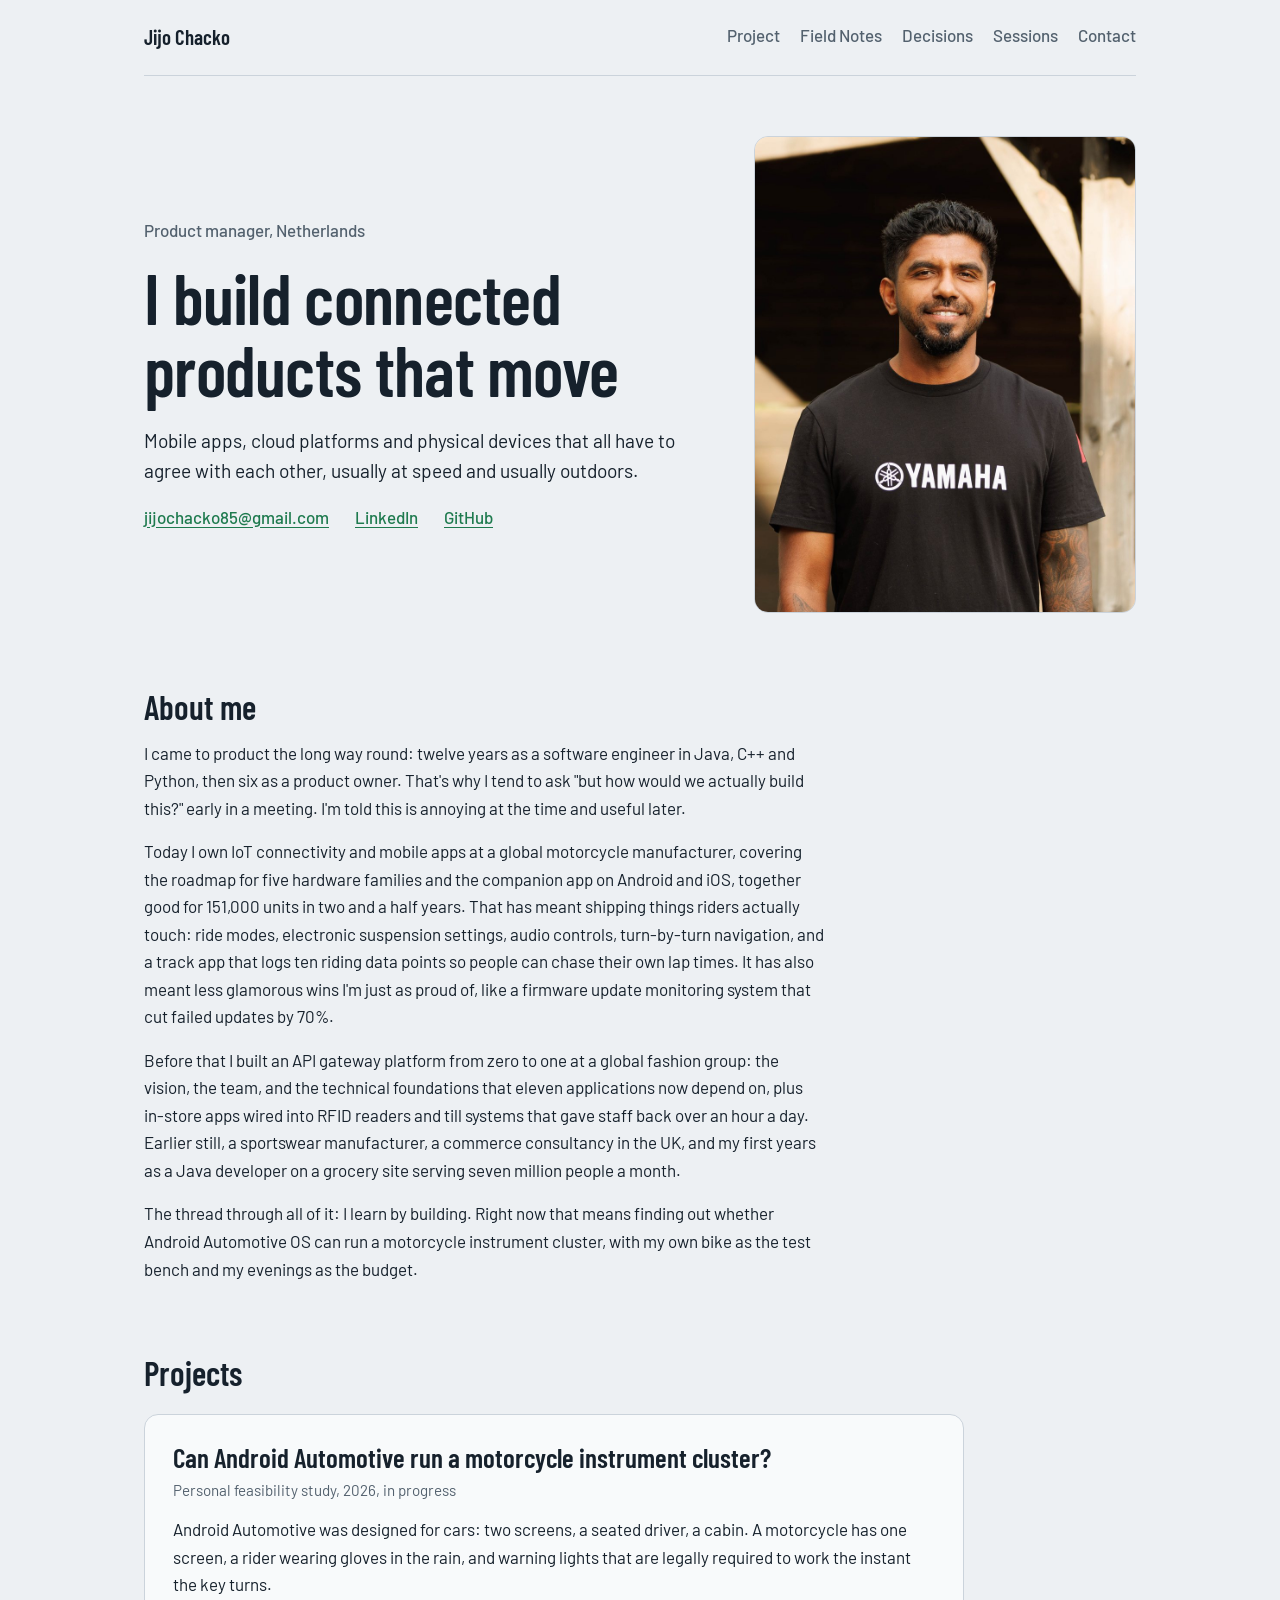
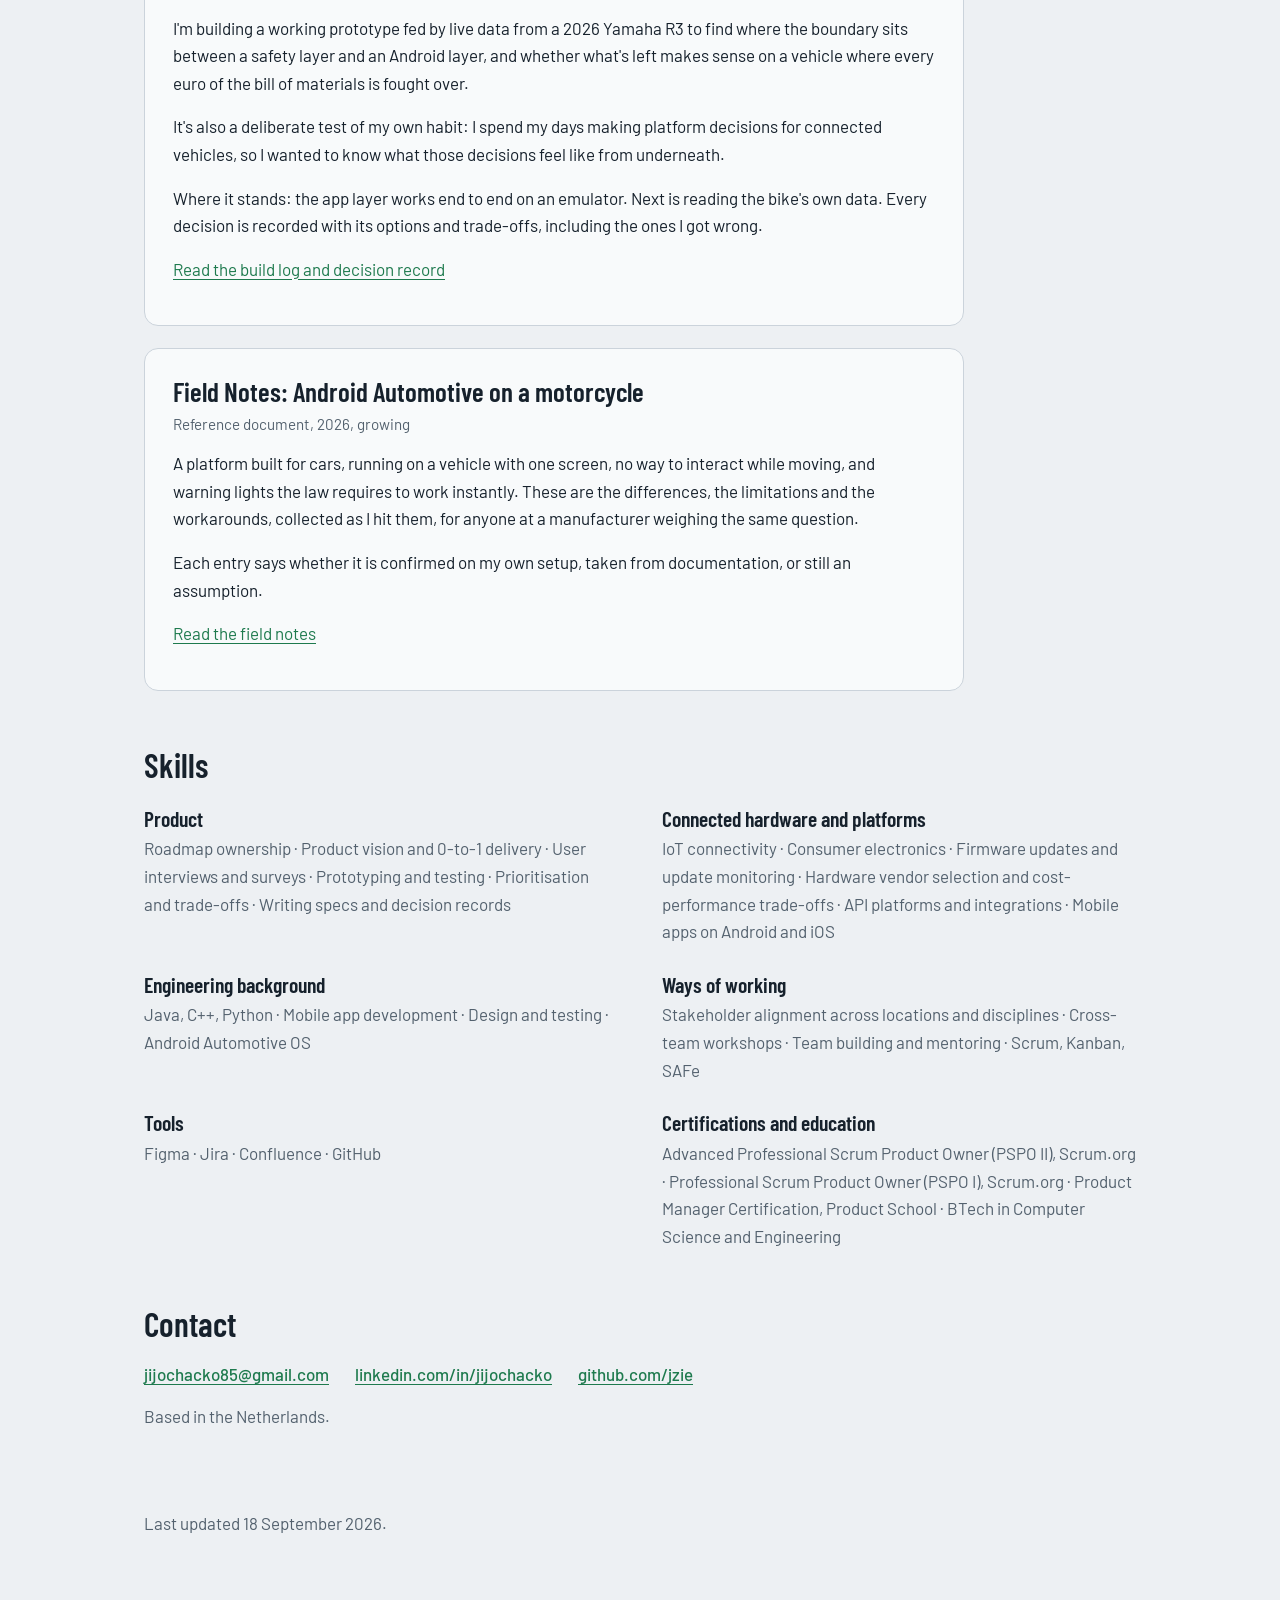
==== commit e7510fc7: "Add field notes, update sessions and decisions" ====
--- a/index.html
+++ b/index.html
@@ -17,6 +17,7 @@
   <a class="brand" href="index.html">Jijo Chacko</a>
   <div class="nav-links">
     <a href="project.html">Project</a>
+    <a href="fieldnotes.html">Field Notes</a>
     <a href="decisions.html">Decisions</a>
     <a href="project.html#sessions">Sessions</a>
     <a href="index.html#contact">Contact</a>
@@ -56,6 +57,13 @@
     <p>Where it stands: the app layer works end to end on an emulator. Next is reading the bike's own data. Every decision is recorded with its options and trade-offs, including the ones I got wrong.</p>
     <p><a href="project.html">Read the build log and decision record</a></p>
   </article>
+  <article class="project-card">
+    <h3>Field Notes: Android Automotive on a motorcycle</h3>
+    <p class="meta">Reference document, 2026, growing</p>
+    <p>A platform built for cars, running on a vehicle with one screen, no way to interact while moving, and warning lights the law requires to work instantly. These are the differences, the limitations and the workarounds, collected as I hit them, for anyone at a manufacturer weighing the same question.</p>
+    <p>Each entry says whether it is confirmed on my own setup, taken from documentation, or still an assumption.</p>
+    <p><a href="fieldnotes.html">Read the field notes</a></p>
+  </article>
 </section>
 
 <section id="skills">
--- a/styles.css
+++ b/styles.css
@@ -27,7 +27,7 @@
 /* Site navigation */
 .site-nav{display:flex;justify-content:space-between;align-items:center;gap:16px;flex-wrap:wrap;padding:22px 0;border-bottom:1px solid var(--rule)}
 .brand{font:600 1.3rem/1 var(--display);color:var(--ink);text-decoration:none}
-.nav-links{display:flex;gap:22px}
+.nav-links{display:flex;flex-wrap:wrap;gap:6px 20px}
 .nav-links a{color:var(--muted);text-decoration:none;font-weight:500;padding-bottom:3px}
 .nav-links a:hover{color:var(--ink)}
 .nav-links a[aria-current="page"]{color:var(--ink);box-shadow:inset 0 -2px 0 var(--signal)}
@@ -130,6 +130,8 @@
 footer p{max-width:68ch}
 
 @media (max-width:760px){
+  .site-nav{gap:10px}
+  .nav-links{gap:6px 16px}
   header{padding-top:40px}
   .facts,.facts.three{grid-template-columns:minmax(0,1fr)}
   .facts div{border-right:0;border-bottom:1px solid var(--rule)}
@@ -163,3 +165,17 @@
   .hero .portrait{order:-1;max-width:260px}
   .skills{grid-template-columns:minmax(0,1fr)}
 }
+
+/* Field notes */
+.tag{display:inline-block;font:600 .78rem/1.5 var(--body);letter-spacing:.02em;padding:1px 9px;border-radius:999px;margin-left:10px;white-space:nowrap;vertical-align:middle}
+.tag.confirmed{background:var(--signal-soft);color:var(--signal)}
+.tag.documented{border:1px solid var(--rule);color:var(--muted)}
+.tag.assumed{border:1px dashed var(--amber);color:var(--amber)}
+.tag.planned{border:1px dashed var(--amber);color:var(--amber)}
+.entry{max-width:74ch;padding:16px 0;border-bottom:1px solid var(--rule)}
+.entry:first-of-type{border-top:1px solid var(--rule)}
+.entry h3{margin:0}
+.entry p{margin:6px 0 0}
+.legend{margin:20px 0 0;padding:0;list-style:none;max-width:72ch}
+.legend li{padding:6px 0}
+.legend strong{font-weight:600}
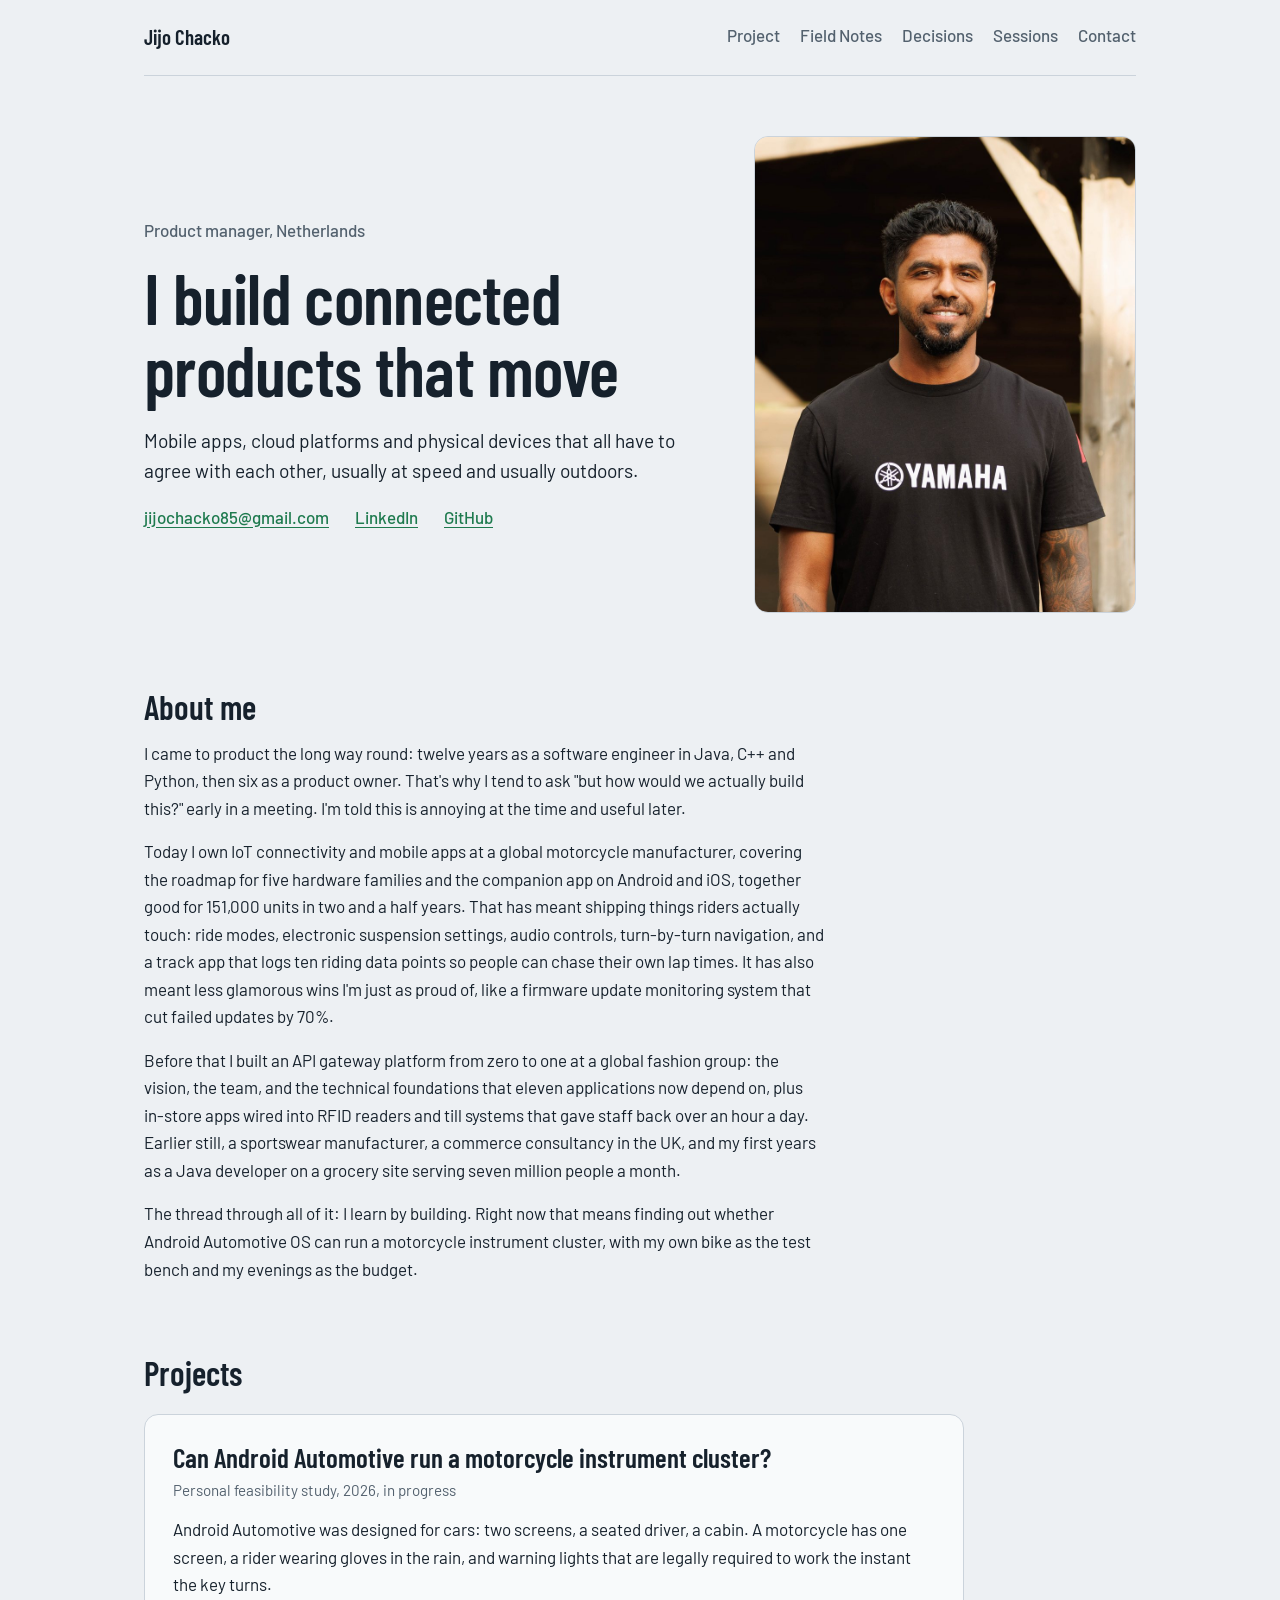
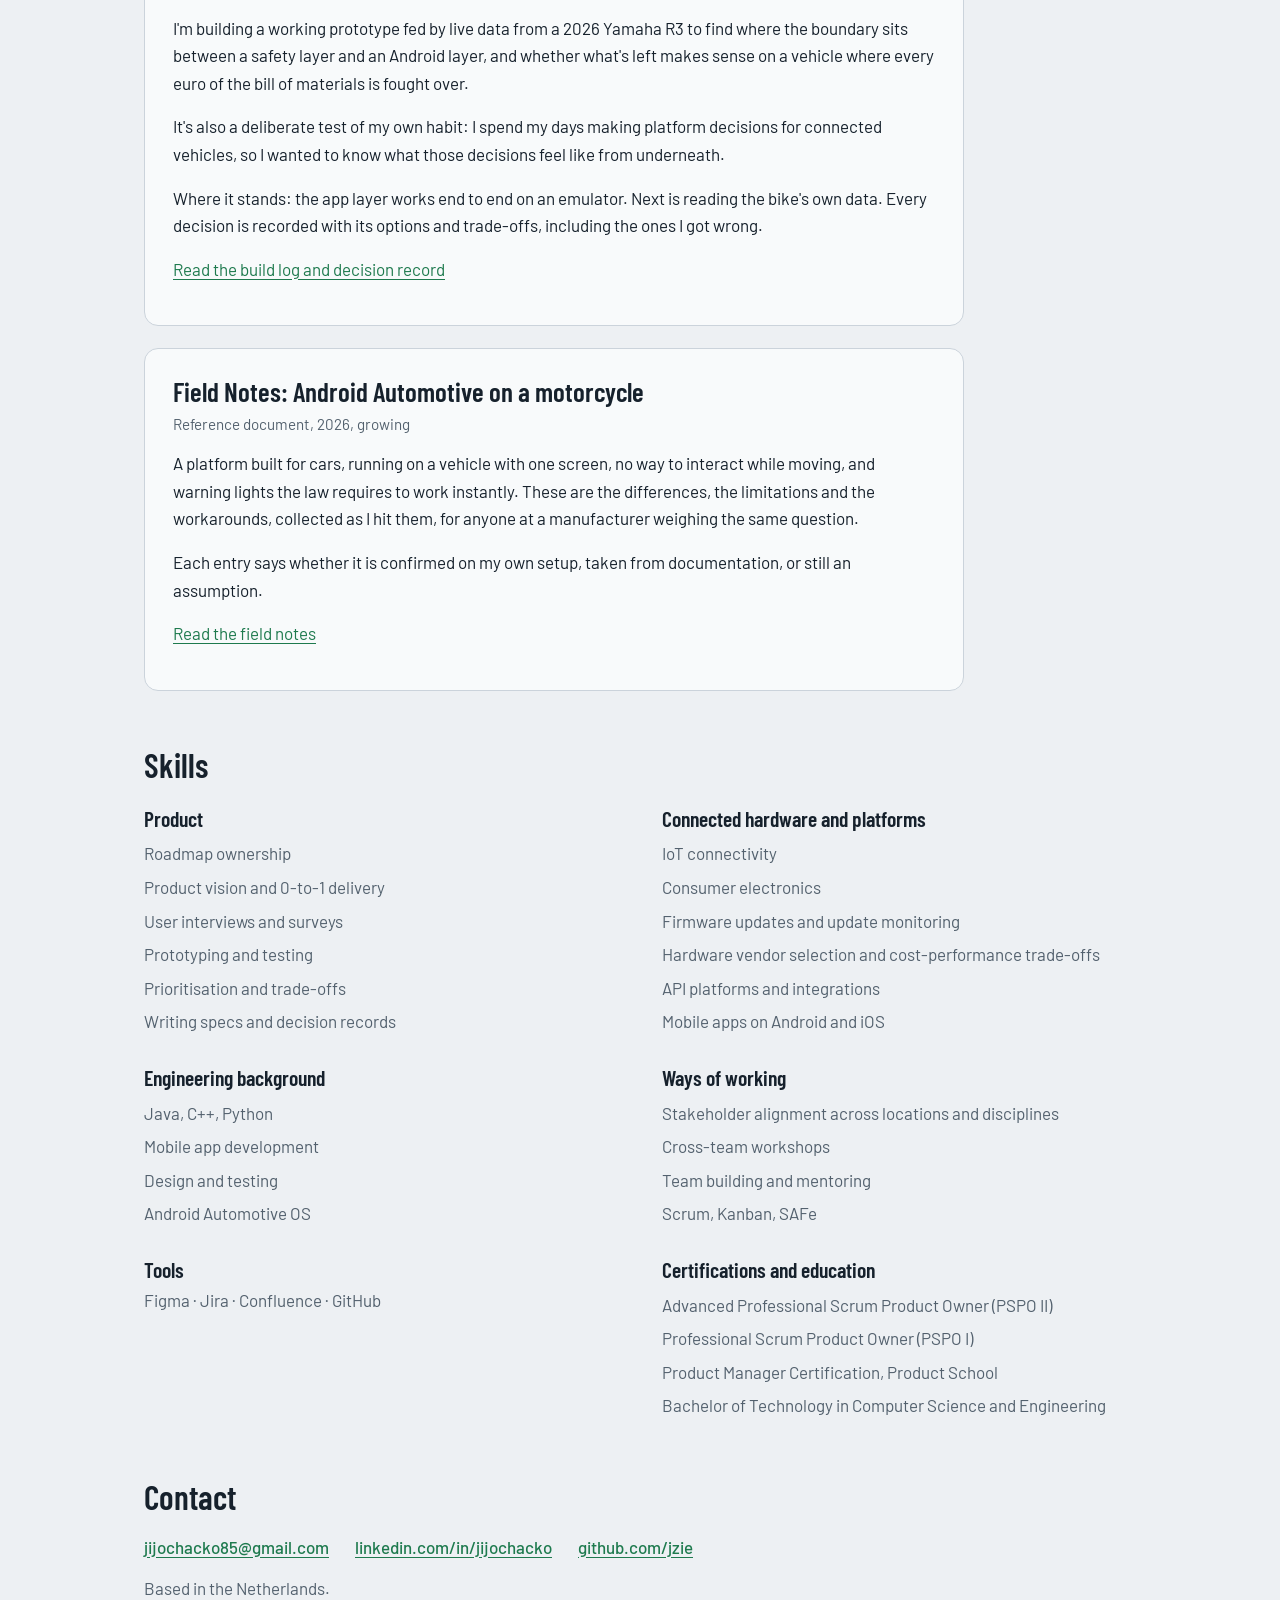
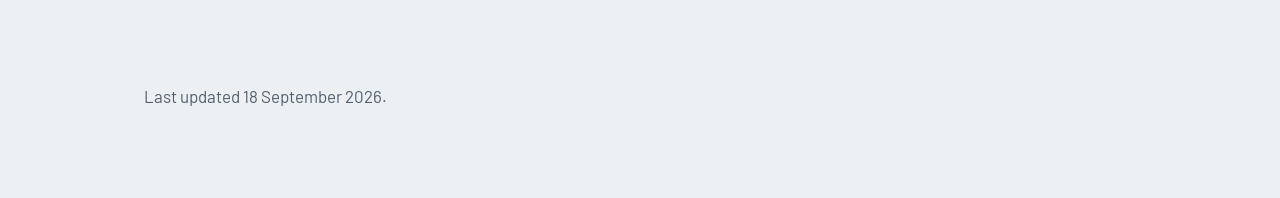
==== commit 4b7d7889: "Field notes as tables, skills one per line" ====
--- a/index.html
+++ b/index.html
@@ -69,12 +69,51 @@
 <section id="skills">
   <h2>Skills</h2>
   <div class="skills">
-    <div><h3>Product</h3><p>Roadmap ownership · Product vision and 0-to-1 delivery · User interviews and surveys · Prototyping and testing · Prioritisation and trade-offs · Writing specs and decision records</p></div>
-    <div><h3>Connected hardware and platforms</h3><p>IoT connectivity · Consumer electronics · Firmware updates and update monitoring · Hardware vendor selection and cost-performance trade-offs · API platforms and integrations · Mobile apps on Android and iOS</p></div>
-    <div><h3>Engineering background</h3><p>Java, C++, Python · Mobile app development · Design and testing · Android Automotive OS</p></div>
-    <div><h3>Ways of working</h3><p>Stakeholder alignment across locations and disciplines · Cross-team workshops · Team building and mentoring · Scrum, Kanban, SAFe</p></div>
+    <div><h3>Product</h3>
+      <ul>
+        <li>Roadmap ownership</li>
+        <li>Product vision and 0-to-1 delivery</li>
+        <li>User interviews and surveys</li>
+        <li>Prototyping and testing</li>
+        <li>Prioritisation and trade-offs</li>
+        <li>Writing specs and decision records</li>
+      </ul>
+    </div>
+    <div><h3>Connected hardware and platforms</h3>
+      <ul>
+        <li>IoT connectivity</li>
+        <li>Consumer electronics</li>
+        <li>Firmware updates and update monitoring</li>
+        <li>Hardware vendor selection and cost-performance trade-offs</li>
+        <li>API platforms and integrations</li>
+        <li>Mobile apps on Android and iOS</li>
+      </ul>
+    </div>
+    <div><h3>Engineering background</h3>
+      <ul>
+        <li>Java, C++, Python</li>
+        <li>Mobile app development</li>
+        <li>Design and testing</li>
+        <li>Android Automotive OS</li>
+      </ul>
+    </div>
+    <div><h3>Ways of working</h3>
+      <ul>
+        <li>Stakeholder alignment across locations and disciplines</li>
+        <li>Cross-team workshops</li>
+        <li>Team building and mentoring</li>
+        <li>Scrum, Kanban, SAFe</li>
+      </ul>
+    </div>
     <div><h3>Tools</h3><p>Figma · Jira · Confluence · GitHub</p></div>
-    <div><h3>Certifications and education</h3><p>Advanced Professional Scrum Product Owner (PSPO II), Scrum.org · Professional Scrum Product Owner (PSPO I), Scrum.org · Product Manager Certification, Product School · BTech in Computer Science and Engineering</p></div>
+    <div><h3>Certifications and education</h3>
+      <ul>
+        <li>Advanced Professional Scrum Product Owner (PSPO II)</li>
+        <li>Professional Scrum Product Owner (PSPO I)</li>
+        <li>Product Manager Certification, Product School</li>
+        <li>Bachelor of Technology in Computer Science and Engineering</li>
+      </ul>
+    </div>
   </div>
 </section>
 
--- a/styles.css
+++ b/styles.css
@@ -179,3 +179,13 @@
 .legend{margin:20px 0 0;padding:0;list-style:none;max-width:72ch}
 .legend li{padding:6px 0}
 .legend strong{font-weight:600}
+
+/* Skills lists */
+.skills ul{margin:6px 0 0;padding:0;list-style:none}
+.skills li{padding:3px 0;color:var(--muted)}
+/* Field notes tables */
+.fn-table{margin-top:18px}
+.fn-table table{min-width:660px}
+.fn-table th:first-child,.fn-table td:first-child{width:26%}
+.fn-table td:first-child{font-weight:600}
+.fn-table th:last-child,.fn-table td:last-child{width:150px}
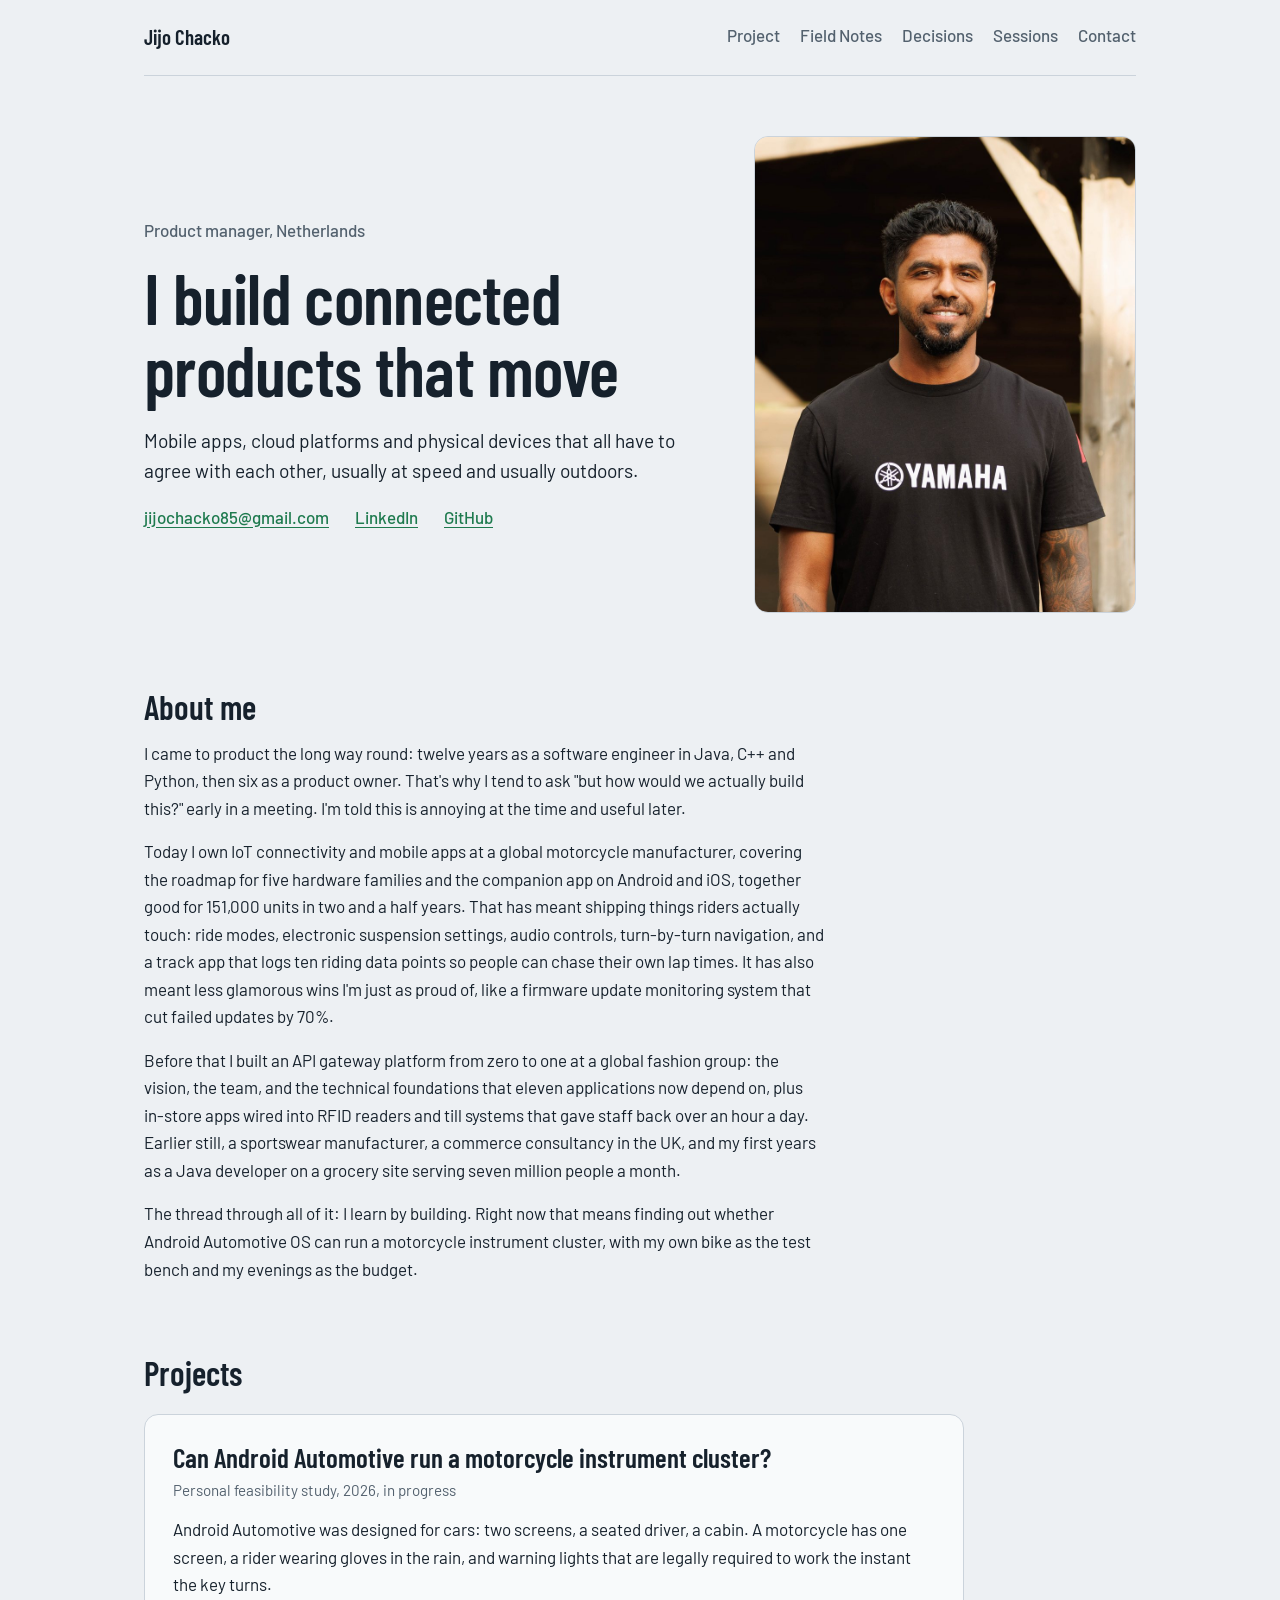
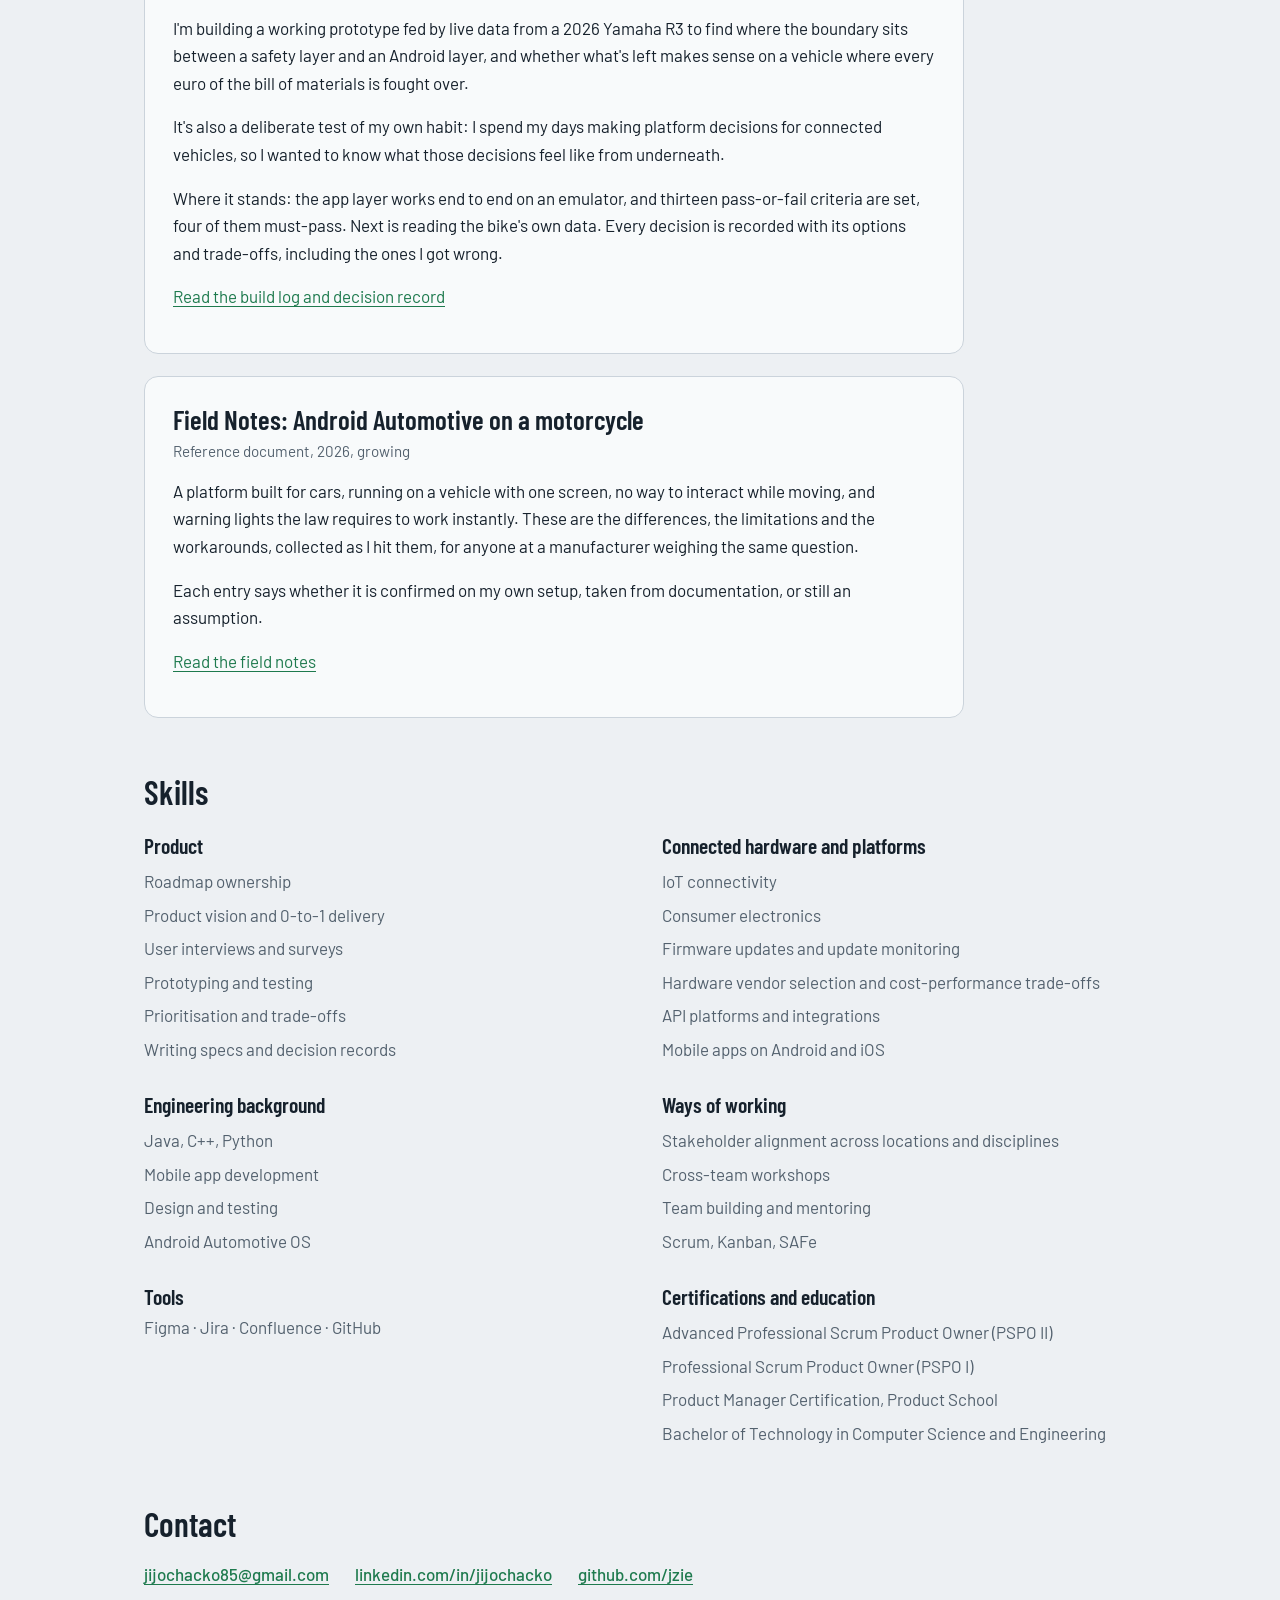
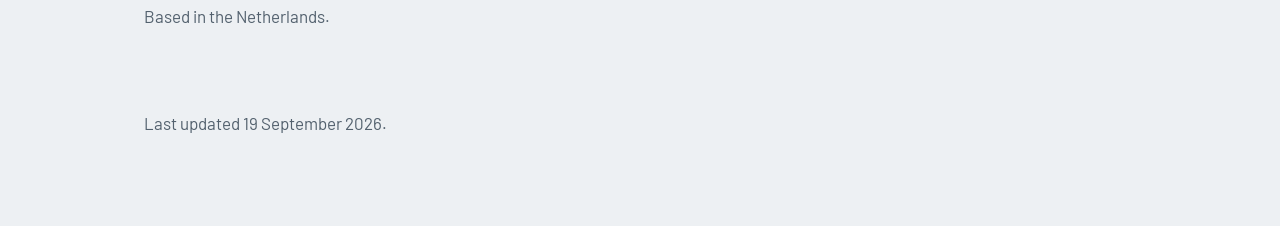
==== commit 117f6b70: "Day 3: acceptance criteria, safety layer phase" ====
--- a/index.html
+++ b/index.html
@@ -54,7 +54,7 @@
     <p>Android Automotive was designed for cars: two screens, a seated driver, a cabin. A motorcycle has one screen, a rider wearing gloves in the rain, and warning lights that are legally required to work the instant the key turns.</p>
     <p>I'm building a working prototype fed by live data from a 2026 Yamaha R3 to find where the boundary sits between a safety layer and an Android layer, and whether what's left makes sense on a vehicle where every euro of the bill of materials is fought over.</p>
     <p>It's also a deliberate test of my own habit: I spend my days making platform decisions for connected vehicles, so I wanted to know what those decisions feel like from underneath.</p>
-    <p>Where it stands: the app layer works end to end on an emulator. Next is reading the bike's own data. Every decision is recorded with its options and trade-offs, including the ones I got wrong.</p>
+    <p>Where it stands: the app layer works end to end on an emulator, and thirteen pass-or-fail criteria are set, four of them must-pass. Next is reading the bike's own data. Every decision is recorded with its options and trade-offs, including the ones I got wrong.</p>
     <p><a href="project.html">Read the build log and decision record</a></p>
   </article>
   <article class="project-card">
@@ -128,7 +128,7 @@
 </section>
 
 <footer>
-  <p>Last updated 18 September 2026.</p>
+  <p>Last updated 19 September 2026.</p>
 </footer>
 </div>
 </body>
--- a/styles.css
+++ b/styles.css
@@ -189,3 +189,30 @@
 .fn-table th:first-child,.fn-table td:first-child{width:26%}
 .fn-table td:first-child{font-weight:600}
 .fn-table th:last-child,.fn-table td:last-child{width:150px}
+
+/* Acceptance criteria tracker */
+:root{--fail:#B3261E}
+@media (prefers-color-scheme: dark){:root:not([data-theme="light"]){--fail:#F2877E}}
+:root[data-theme="dark"]{--fail:#F2877E}
+.crit table{min-width:980px}
+.crit th:nth-child(2){width:38%}
+.crit td{vertical-align:top}
+.crit .name{font-weight:600}
+.crit .passif{display:block;color:var(--muted);font-size:.93rem;margin-top:3px}
+.crit .must{display:inline-block;font:600 .72rem/1.5 var(--body);letter-spacing:.02em;color:var(--ink);border:1px solid var(--ink);border-radius:999px;padding:0 7px;margin-left:8px;vertical-align:2px}
+.crit .num{font:600 1.1rem var(--display);color:var(--muted);width:44px}
+.st-badge{display:inline-block;font:600 .8rem/1.5 var(--body);padding:1px 9px;border-radius:999px;white-space:nowrap}
+.st-pass{background:var(--signal-soft);color:var(--signal)}
+.st-fail{border:1px solid var(--fail);color:var(--fail)}
+.st-regressed{border:1px dashed var(--fail);color:var(--fail)}
+.st-untested{border:1px solid var(--rule);color:var(--muted)}
+.st-tracked{border:1px solid var(--rule);color:var(--ink)}
+.runs{display:flex;gap:4px;flex-wrap:wrap;align-items:center;min-height:14px}
+.run{width:13px;height:13px;border-radius:3px;display:inline-block}
+.run.pass{background:var(--signal)}
+.run.fail{background:var(--fail)}
+.runs .none{color:var(--muted);font-size:.9rem}
+.date{white-space:nowrap}
+.example{border:1px solid var(--rule);border-radius:12px;background:var(--surface);padding:16px 18px;margin-top:18px;max-width:760px}
+.example .row{display:flex;align-items:center;gap:14px;flex-wrap:wrap}
+.sr{position:absolute;width:1px;height:1px;overflow:hidden;clip:rect(0 0 0 0);white-space:nowrap}
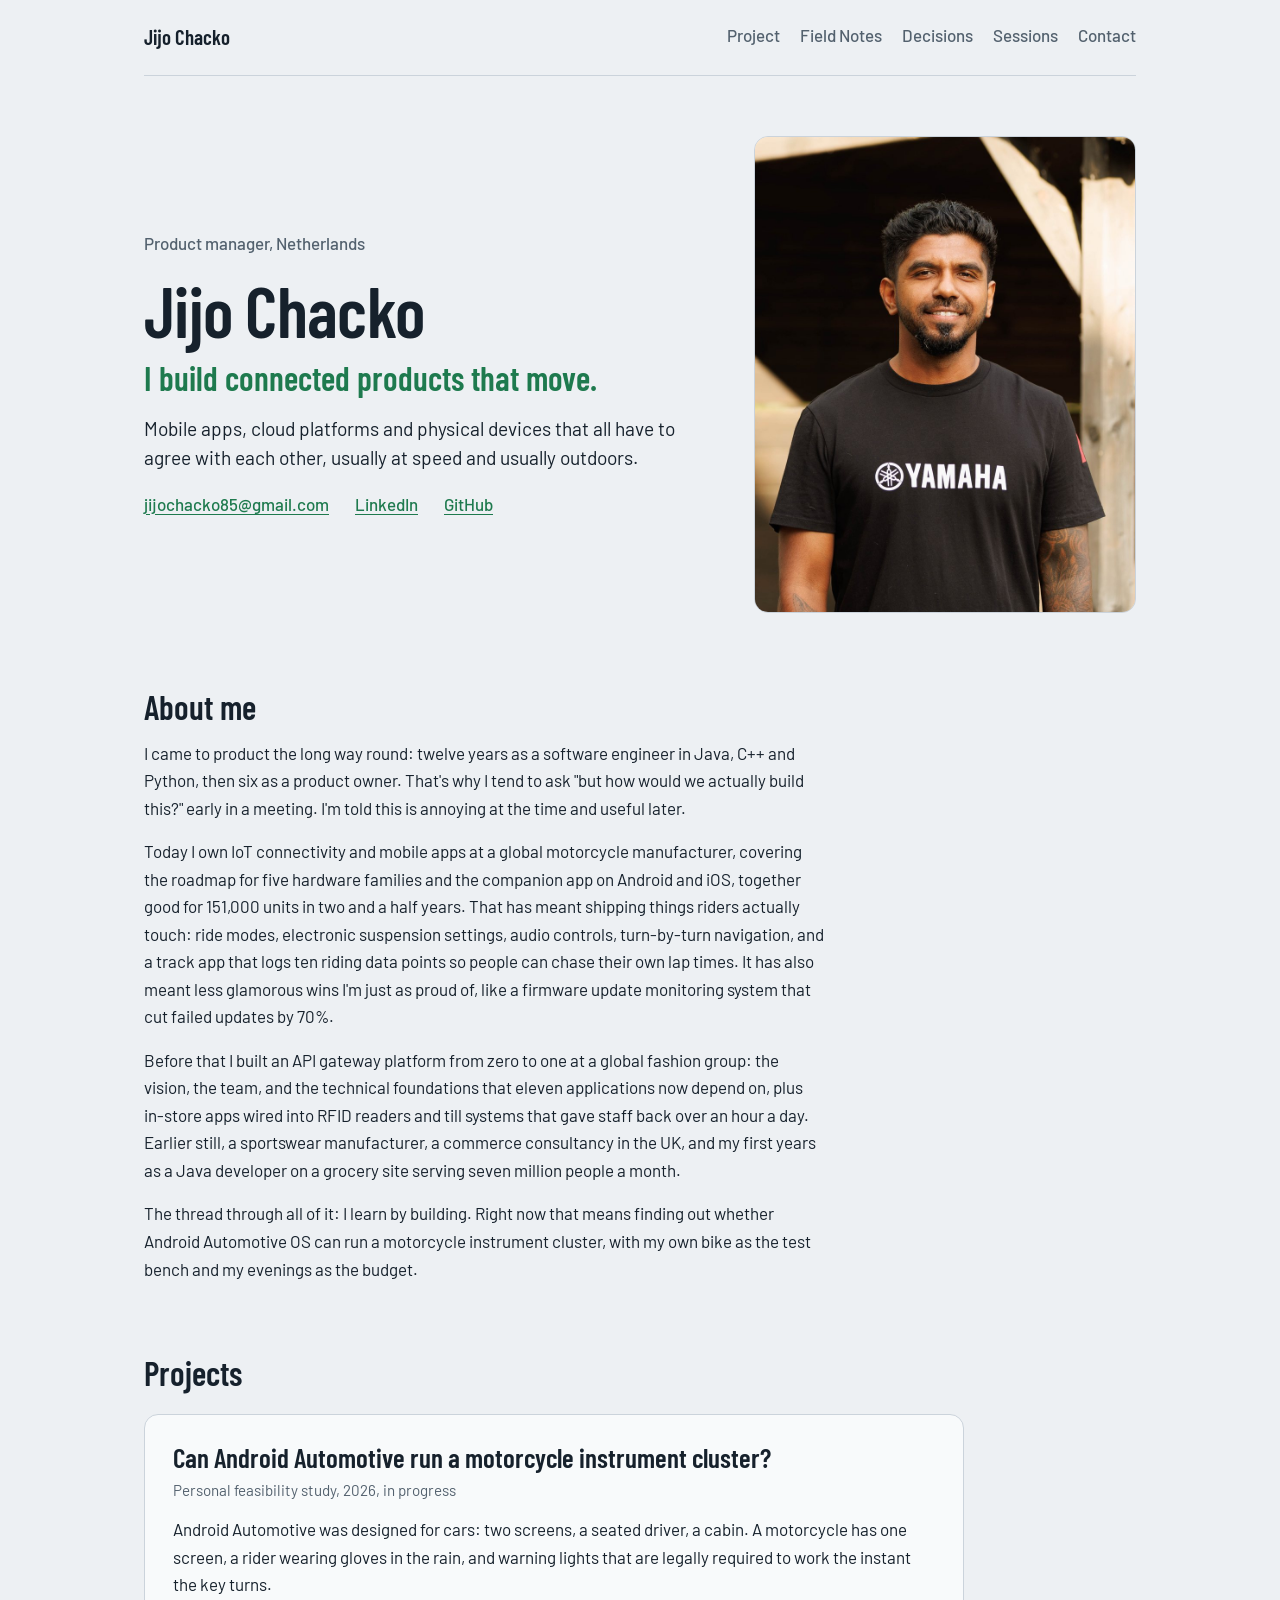
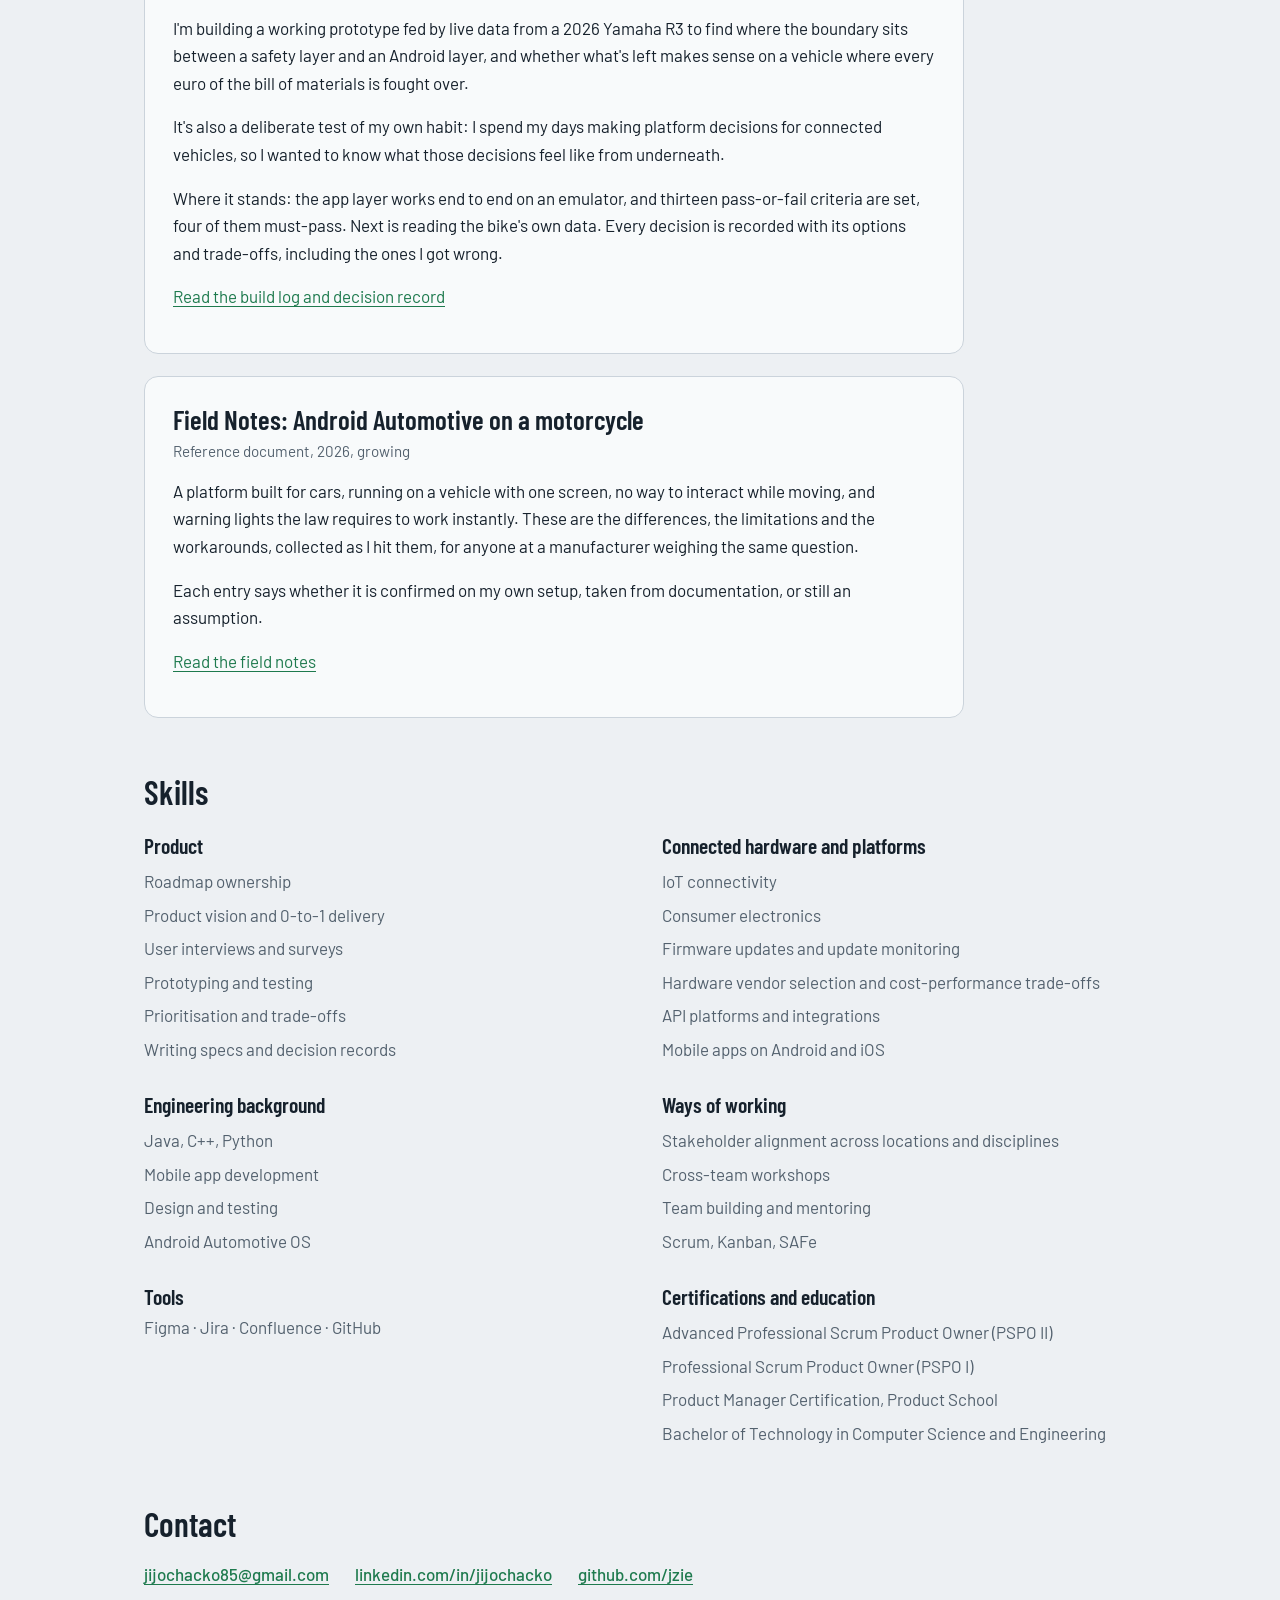
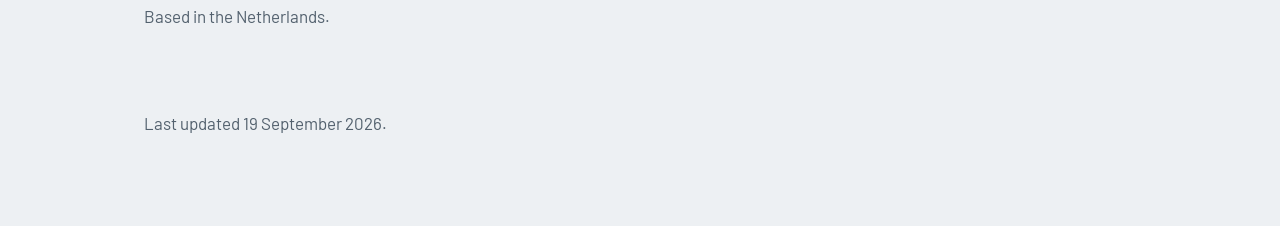
==== commit 16191573: "Day 3: acceptance criteria, safety layer phase" ====
--- a/index.html
+++ b/index.html
@@ -3,13 +3,47 @@
 <head>
 <meta charset="utf-8">
 <meta name="viewport" content="width=device-width, initial-scale=1">
-<title>Jijo Chacko: product manager, connected products</title>
-<meta name="description" content="Jijo Chacko, product manager for connected products in the Netherlands: IoT connectivity, mobile apps and API platforms.">
+<title>Jijo Chacko | Product Manager, Connected Products and IoT</title>
+<meta name="description" content="Jijo Chacko is a product manager in the Netherlands working on connected products: IoT connectivity, mobile apps and connected-vehicle platforms. Portfolio, projects and contact.">
 <link rel="icon" href="data:image/svg+xml,<svg xmlns=%22http://www.w3.org/2000/svg%22 viewBox=%220 0 100 100%22><text y=%22.9em%22 font-size=%2290%22>🏍️</text></svg>">
 <link rel="preconnect" href="https://fonts.googleapis.com">
 <link rel="preconnect" href="https://fonts.gstatic.com" crossorigin>
 <link href="https://fonts.googleapis.com/css2?family=Barlow:wght@400;500;600&family=Barlow+Condensed:wght@500;600&family=JetBrains+Mono:wght@400&display=swap" rel="stylesheet">
 <link rel="stylesheet" href="styles.css">
+<link rel="canonical" href="https://jzie.github.io/">
+<meta property="og:type" content="profile">
+<meta property="og:title" content="Jijo Chacko | Product Manager, Connected Products and IoT">
+<meta property="og:description" content="Product manager in the Netherlands working on connected products that move. Projects, skills and contact.">
+<meta property="og:url" content="https://jzie.github.io/">
+<meta property="og:image" content="https://jzie.github.io/portrait.jpg">
+<meta name="twitter:card" content="summary">
+<script type="application/ld+json">
+{
+  "@context": "https://schema.org",
+  "@type": "Person",
+  "name": "Jijo Chacko",
+  "url": "https://jzie.github.io/",
+  "image": "https://jzie.github.io/portrait.jpg",
+  "jobTitle": "Product Manager",
+  "description": "Product manager working on connected products: IoT connectivity, mobile apps and connected-vehicle platforms.",
+  "address": {
+    "@type": "PostalAddress",
+    "addressCountry": "NL"
+  },
+  "knowsAbout": [
+    "Product management",
+    "IoT connectivity",
+    "Connected vehicles",
+    "Mobile apps",
+    "API platforms",
+    "Android Automotive OS"
+  ],
+  "sameAs": [
+    "https://www.linkedin.com/in/jijochacko/",
+    "https://github.com/jzie"
+  ]
+}
+</script>
 </head>
 <body>
 <div class="wrap">
@@ -27,7 +61,8 @@
 <header class="hero">
   <div>
     <p class="byline">Product manager, Netherlands</p>
-    <h1>I build connected products that move</h1>
+    <h1>Jijo Chacko</h1>
+    <p class="tagline">I build connected products that move.</p>
     <p class="lede">Mobile apps, cloud platforms and physical devices that all have to agree with each other, usually at speed and usually outdoors.</p>
     <p class="contact-row">
       <a href="mailto:jijochacko85@gmail.com">jijochacko85@gmail.com</a>
--- a/styles.css
+++ b/styles.css
@@ -216,3 +216,6 @@
 .example{border:1px solid var(--rule);border-radius:12px;background:var(--surface);padding:16px 18px;margin-top:18px;max-width:760px}
 .example .row{display:flex;align-items:center;gap:14px;flex-wrap:wrap}
 .sr{position:absolute;width:1px;height:1px;overflow:hidden;clip:rect(0 0 0 0);white-space:nowrap}
+
+/* Landing tagline under the name */
+.tagline{font:600 clamp(1.5rem,3.2vw,2.1rem)/1.15 var(--display);margin:-8px 0 16px;color:var(--signal)}
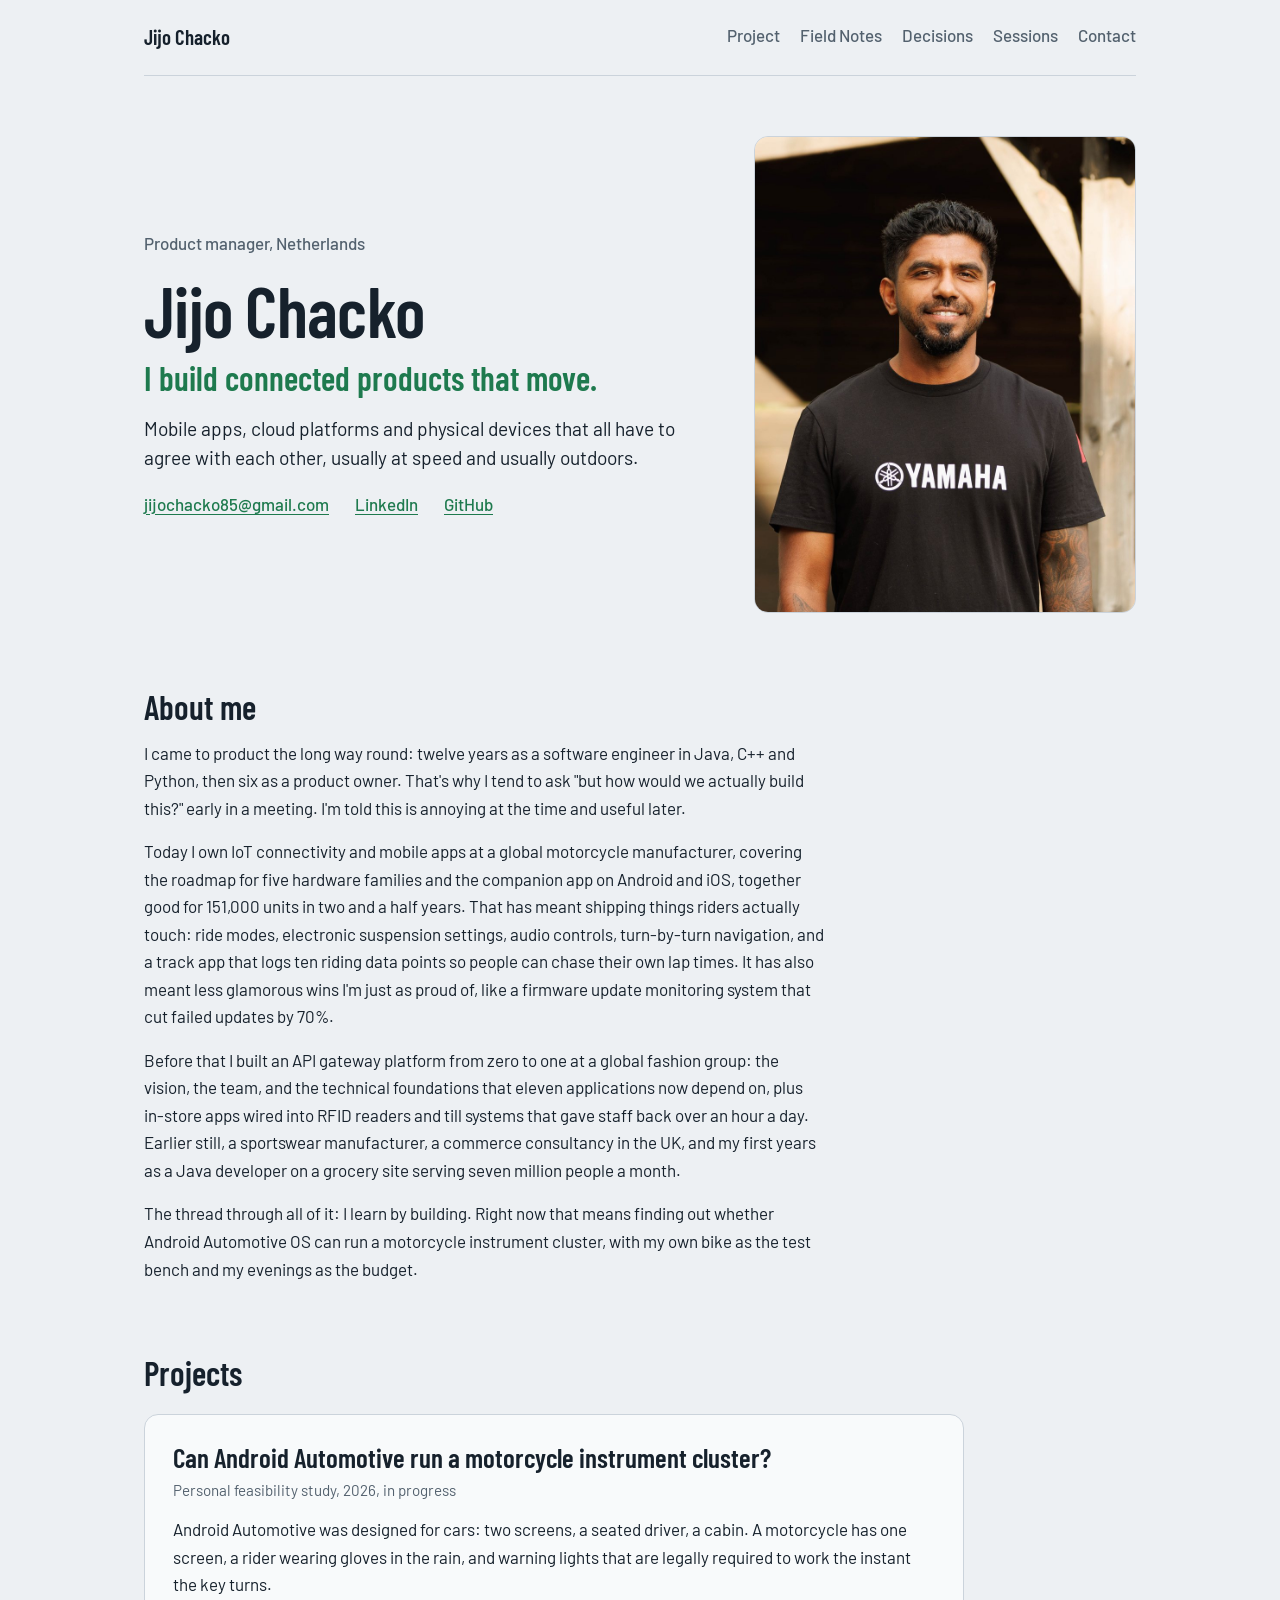
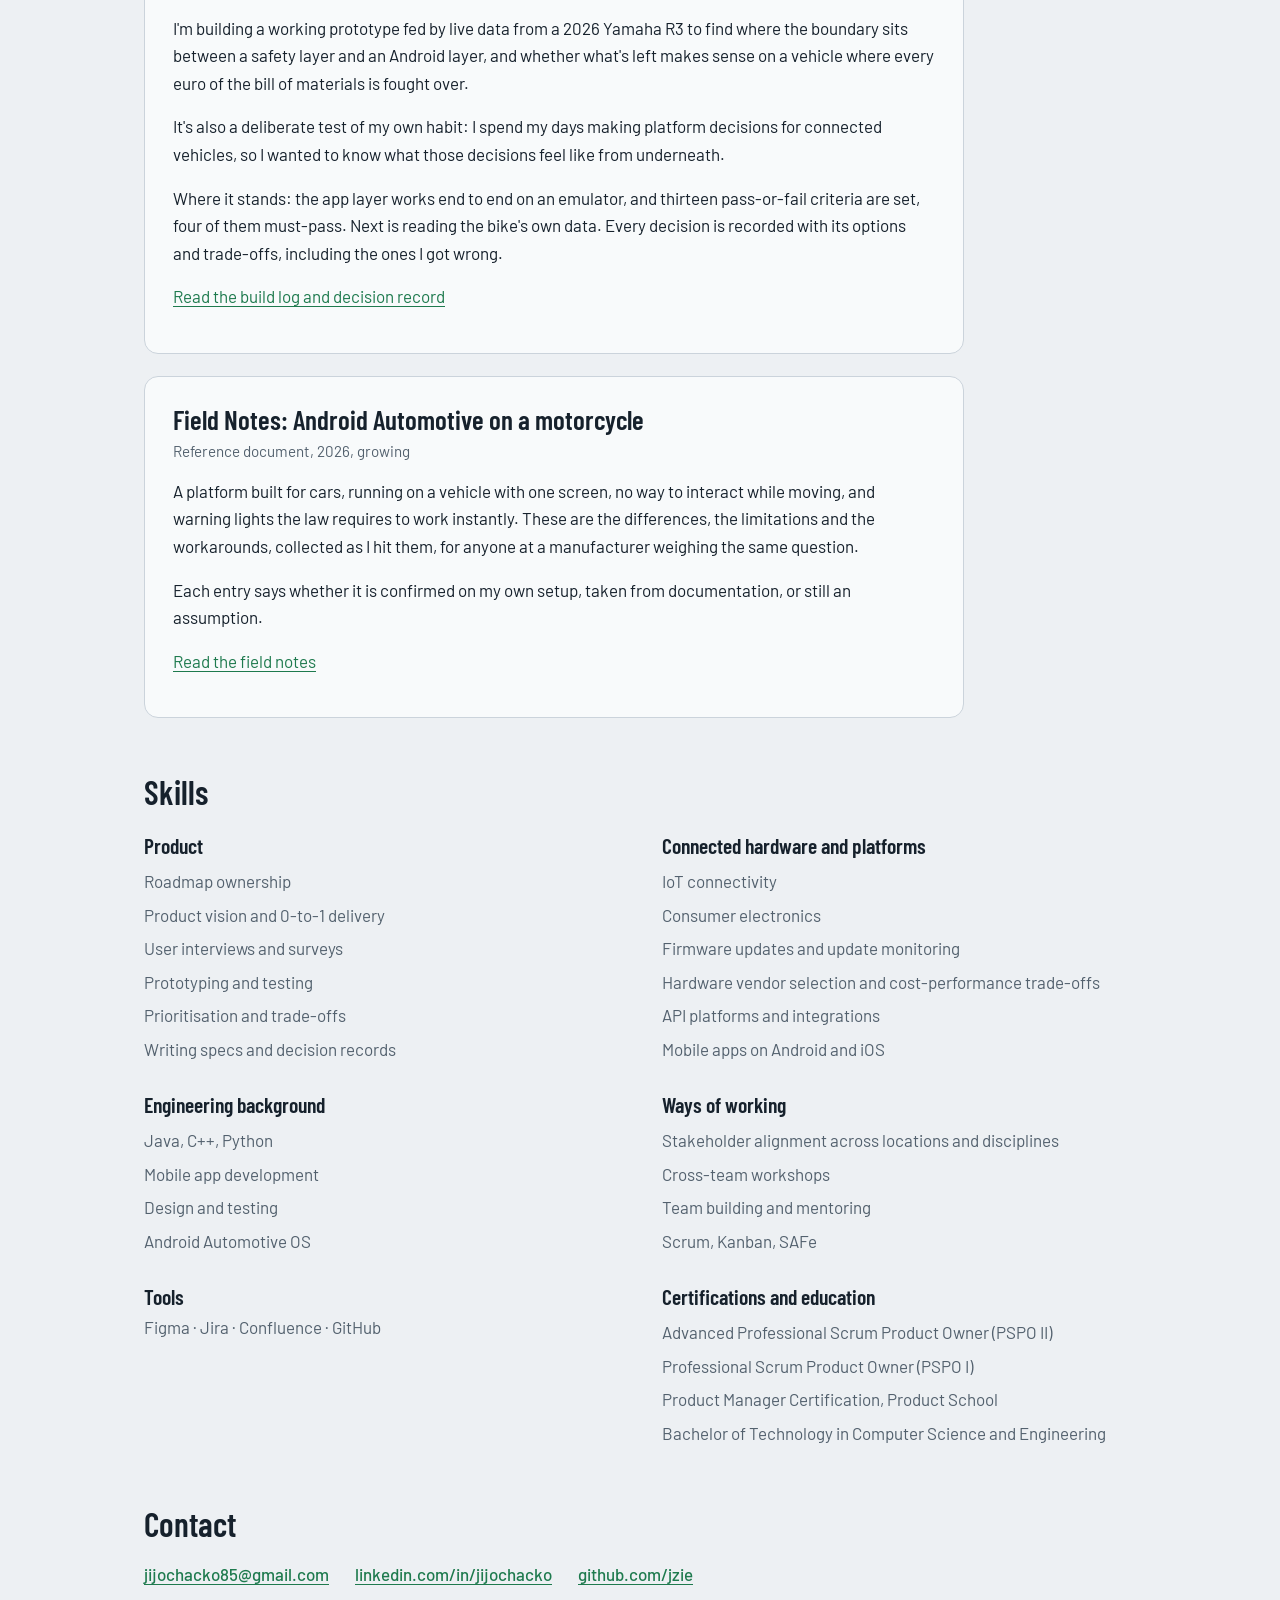
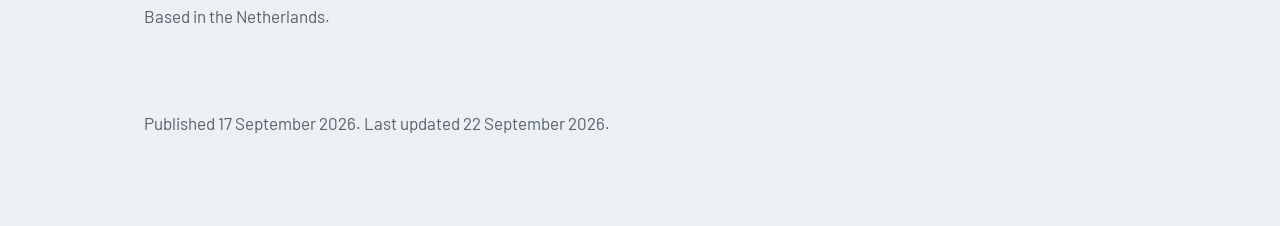
==== commit 06828823: "Author and publish dates, wide preview image" ====
--- a/index.html
+++ b/index.html
@@ -11,37 +11,50 @@
 <link href="https://fonts.googleapis.com/css2?family=Barlow:wght@400;500;600&family=Barlow+Condensed:wght@500;600&family=JetBrains+Mono:wght@400&display=swap" rel="stylesheet">
 <link rel="stylesheet" href="styles.css">
 <link rel="canonical" href="https://jzie.github.io/">
-<meta property="og:type" content="profile">
+<meta property="og:type" content="article">
 <meta property="og:title" content="Jijo Chacko | Product Manager, Connected Products and IoT">
 <meta property="og:description" content="Product manager in the Netherlands working on connected products that move. Projects, skills and contact.">
 <meta property="og:url" content="https://jzie.github.io/">
-<meta property="og:image" content="https://jzie.github.io/portrait.jpg">
+<meta property="og:image" content="https://jzie.github.io/og-image.jpg">
+<meta property="og:image:width" content="1200">
+<meta property="og:image:height" content="628">
+<meta property="og:image:alt" content="Jijo Chacko">
+<meta name="author" content="Jijo Chacko">
+<meta property="article:author" content="Jijo Chacko">
+<meta property="article:published_time" content="2026-09-17T09:00:00+02:00">
+<meta property="article:modified_time" content="2026-09-22T09:00:00+02:00">
 <meta name="twitter:card" content="summary">
 <script type="application/ld+json">
 {
   "@context": "https://schema.org",
-  "@type": "Person",
-  "name": "Jijo Chacko",
+  "@type": "ProfilePage",
   "url": "https://jzie.github.io/",
-  "image": "https://jzie.github.io/portrait.jpg",
-  "jobTitle": "Product Manager",
-  "description": "Product manager working on connected products: IoT connectivity, mobile apps and connected-vehicle platforms.",
-  "address": {
-    "@type": "PostalAddress",
-    "addressCountry": "NL"
-  },
-  "knowsAbout": [
-    "Product management",
-    "IoT connectivity",
-    "Connected vehicles",
-    "Mobile apps",
-    "API platforms",
-    "Android Automotive OS"
-  ],
-  "sameAs": [
-    "https://www.linkedin.com/in/jijochacko/",
-    "https://github.com/jzie"
-  ]
+  "dateCreated": "2026-09-17T09:00:00+02:00",
+  "dateModified": "2026-09-22T09:00:00+02:00",
+  "mainEntity": {
+    "@type": "Person",
+    "name": "Jijo Chacko",
+    "url": "https://jzie.github.io/",
+    "image": "https://jzie.github.io/portrait.jpg",
+    "jobTitle": "Product Manager",
+    "description": "Product manager working on connected products: IoT connectivity, mobile apps and connected-vehicle platforms.",
+    "address": {
+      "@type": "PostalAddress",
+      "addressCountry": "NL"
+    },
+    "knowsAbout": [
+      "Product management",
+      "IoT connectivity",
+      "Connected vehicles",
+      "Mobile apps",
+      "API platforms",
+      "Android Automotive OS"
+    ],
+    "sameAs": [
+      "https://www.linkedin.com/in/jijochacko/",
+      "https://github.com/jzie"
+    ]
+  }
 }
 </script>
 </head>
@@ -163,7 +176,7 @@
 </section>
 
 <footer>
-  <p>Last updated 19 September 2026.</p>
+  <p>Published <time datetime="2026-09-17">17 September 2026</time>. Last updated <time datetime="2026-09-22">22 September 2026</time>.</p>
 </footer>
 </div>
 </body>
